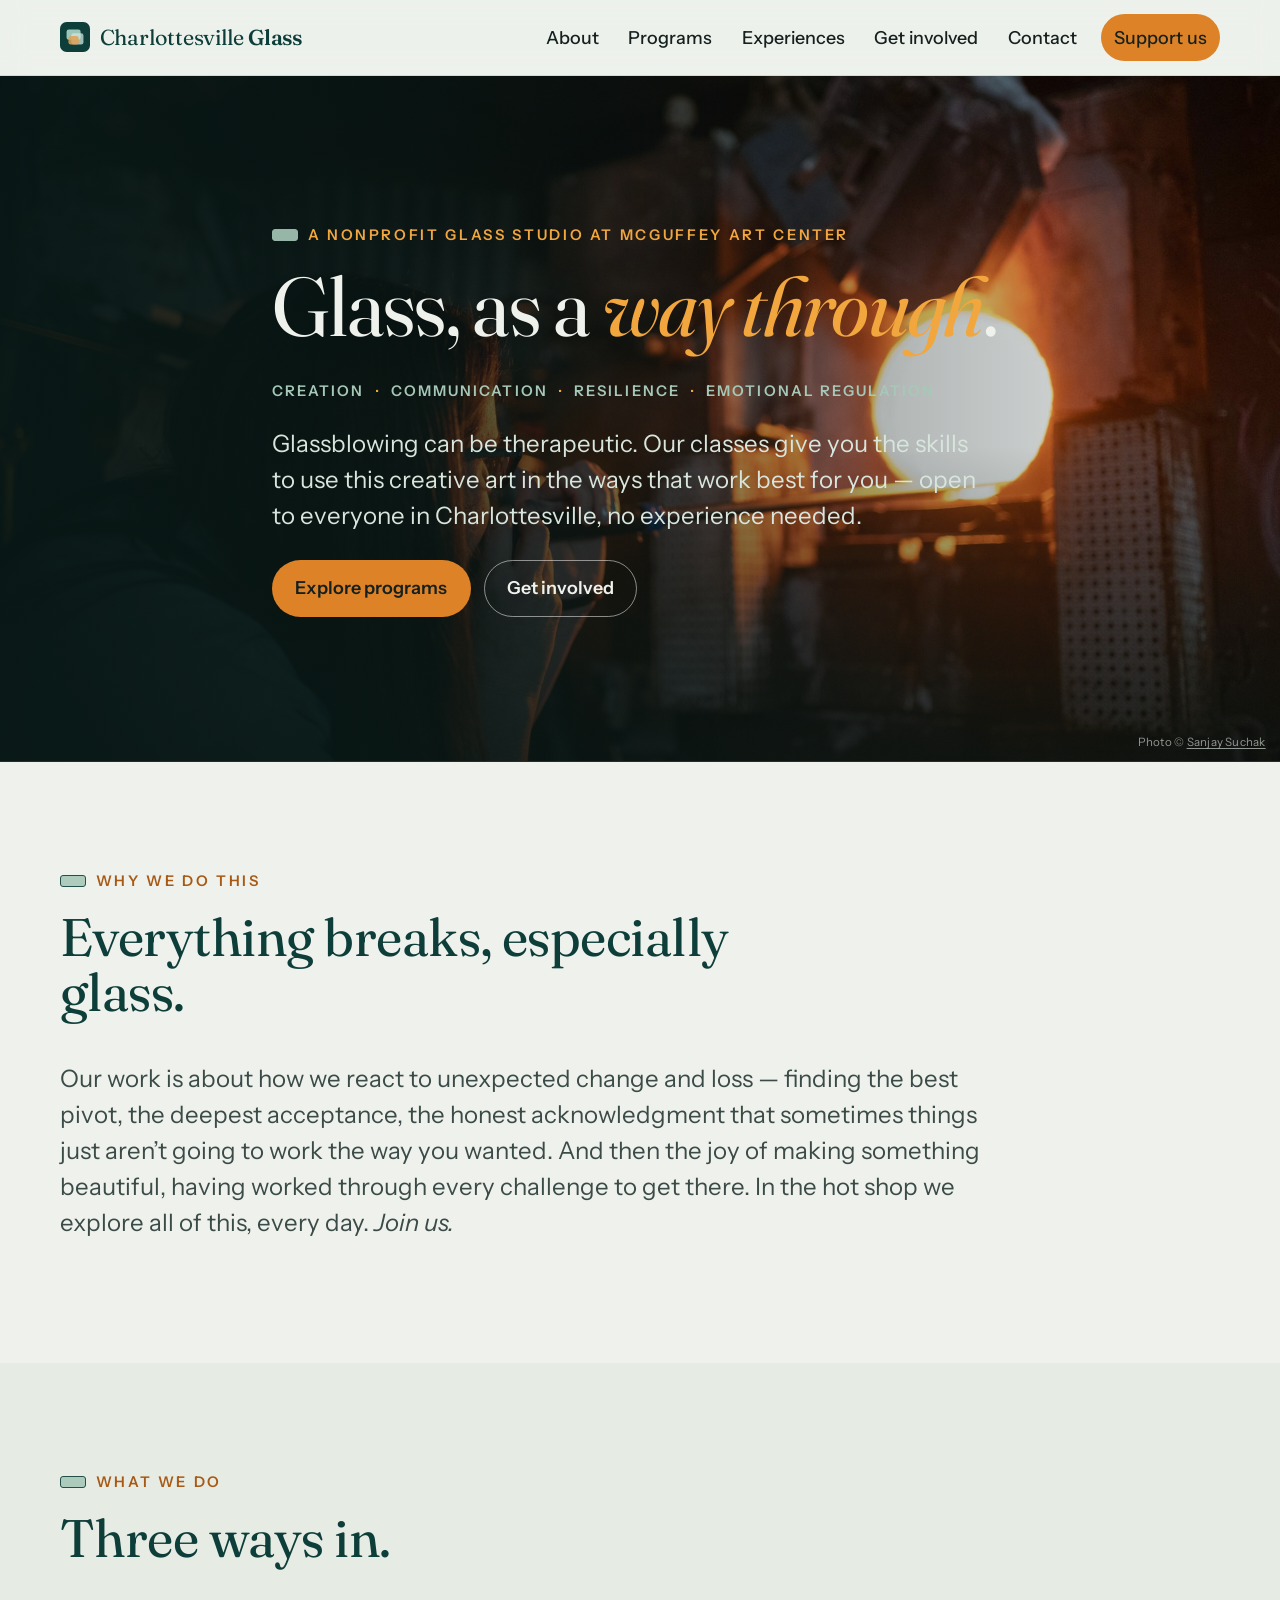
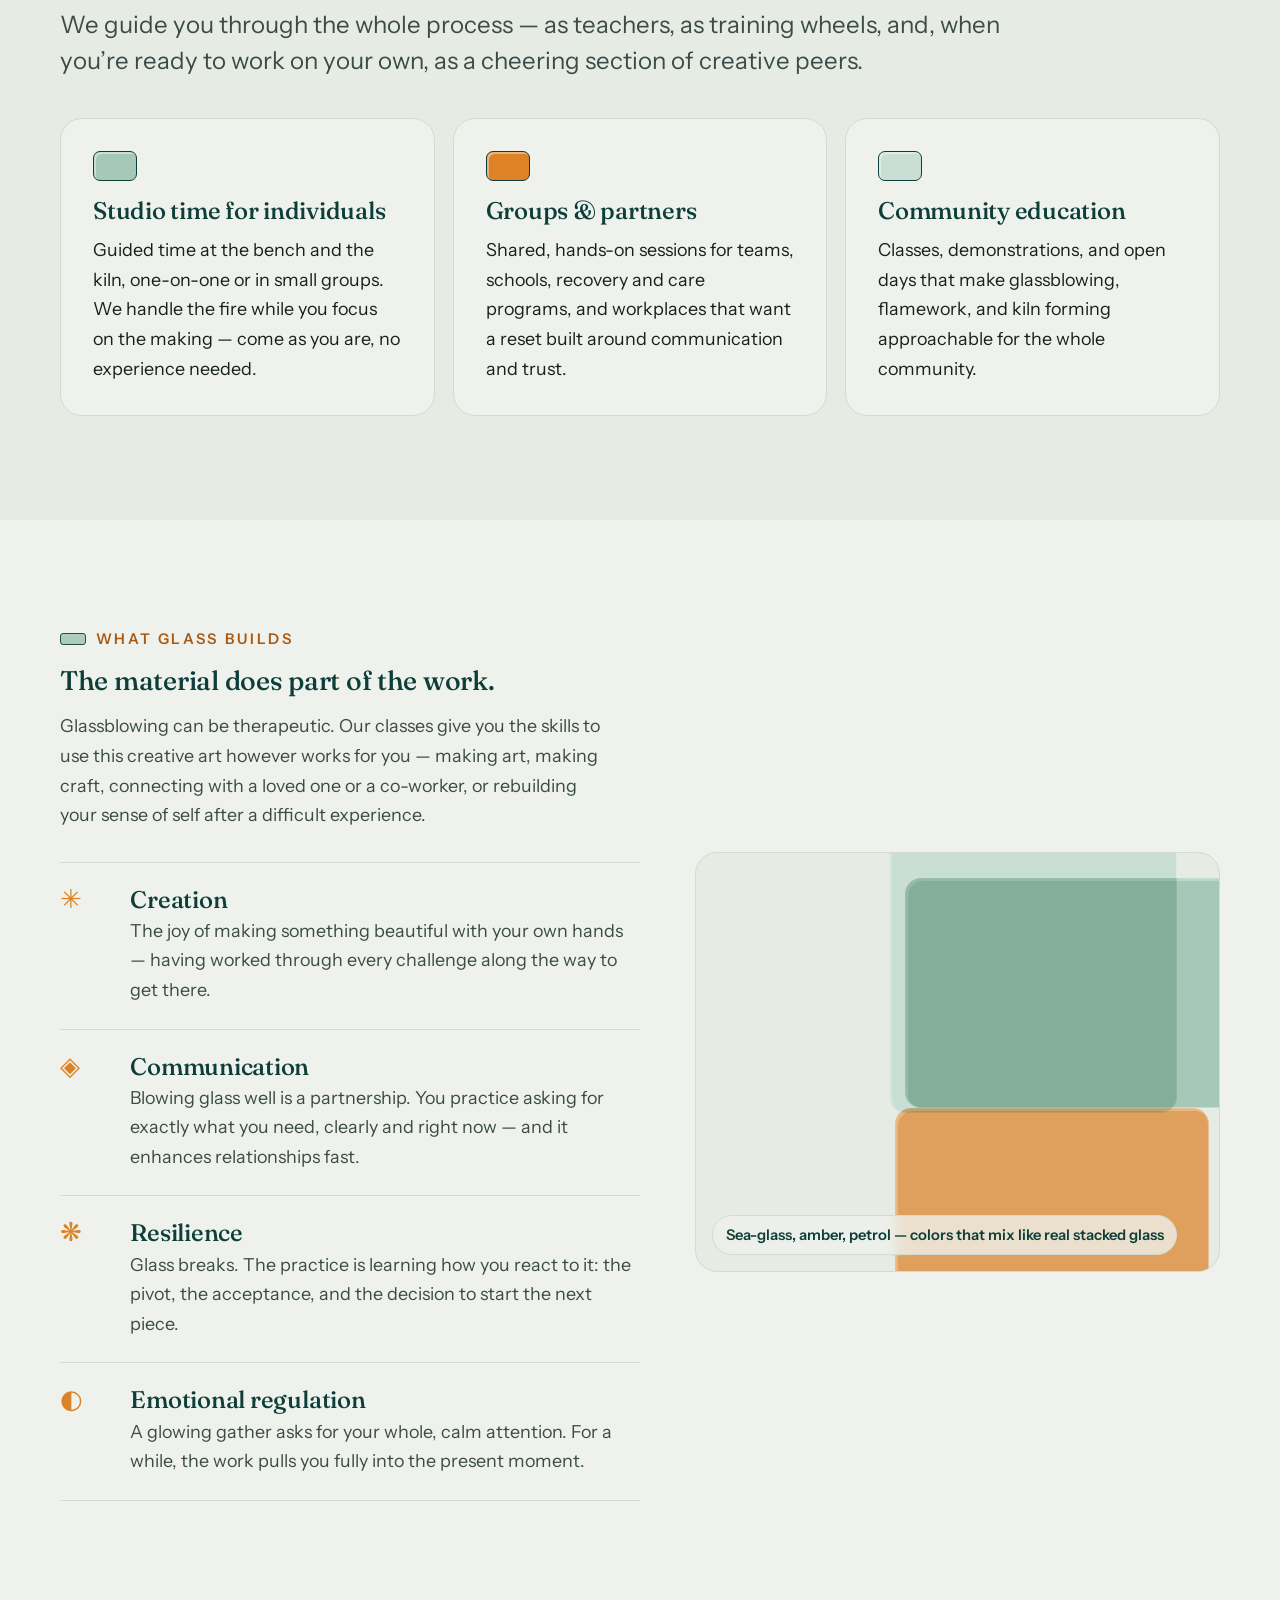
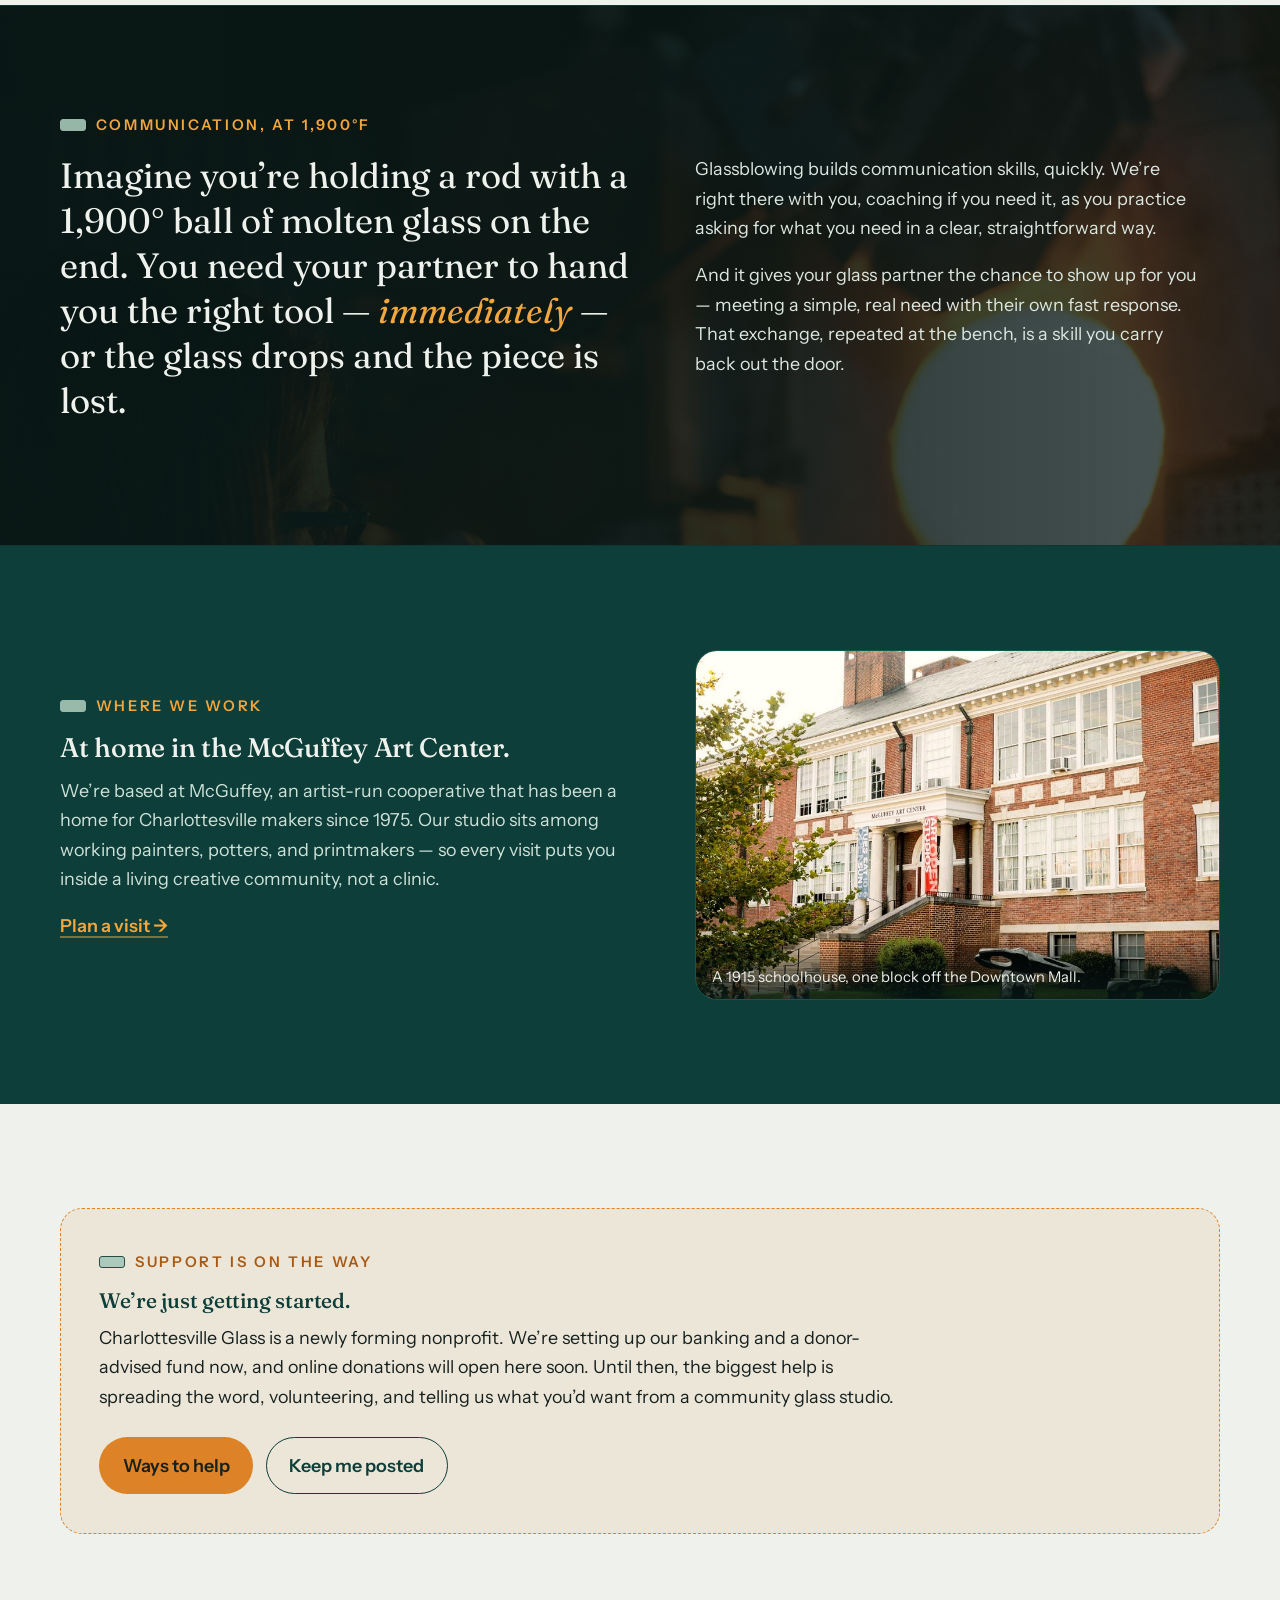
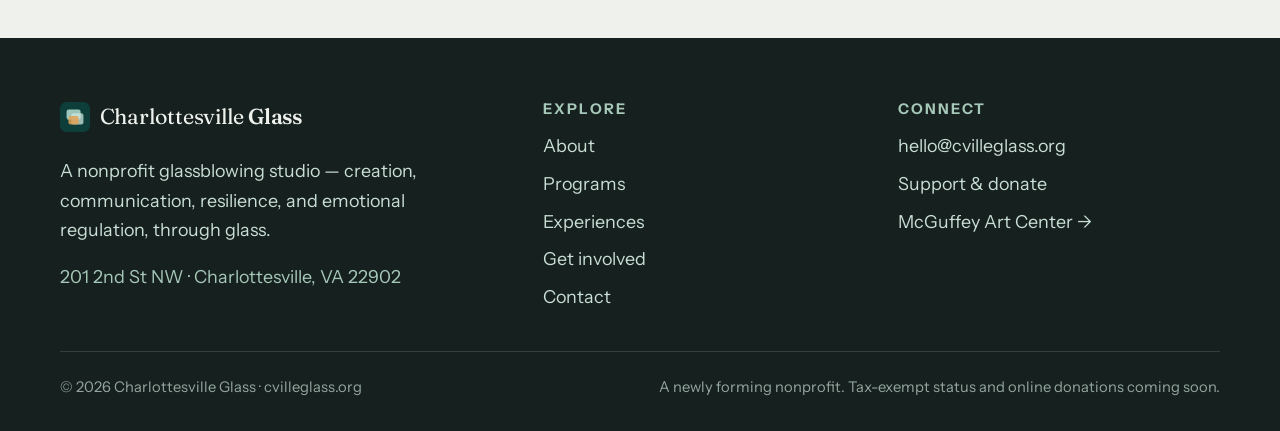
==== public/index.html @ 950e661d "Site, class payments, and admin area - public/: current cvilleglass.org static site, plus /pay/ (Str" ====
<!DOCTYPE html>
<html lang="en">
<head>
  <meta charset="UTF-8" />
  <meta name="viewport" content="width=device-width, initial-scale=1.0" />
  <script>document.documentElement.classList.add("js");</script>
  <title>Charlottesville Glass — creation, communication, resilience</title>
  <meta name="description" content="Charlottesville Glass is a nonprofit glassblowing studio at the McGuffey Art Center. Glassblowing can be therapeutic — our classes teach the skills to make art, build communication, and rebuild confidence. No experience needed." />
  <link rel="icon" href="assets/favicon.svg" type="image/svg+xml" />
  <link rel="canonical" href="https://cvilleglass.org/" />
  <meta property="og:type" content="website" />
  <meta property="og:title" content="Charlottesville Glass" />
  <meta property="og:description" content="A nonprofit glassblowing studio at the McGuffey Art Center. Creation, communication, resilience, emotional regulation — through glass." />
  <meta property="og:url" content="https://cvilleglass.org/" />
  <meta property="og:image" content="https://cvilleglass.org/assets/og-image.png" />
  <meta name="twitter:card" content="summary_large_image" />
  <link rel="preconnect" href="https://fonts.googleapis.com" />
  <link rel="preconnect" href="https://fonts.gstatic.com" crossorigin />
  <link href="https://fonts.googleapis.com/css2?family=Fraunces:ital,opsz,wght@0,9..144,400;0,9..144,500;1,9..144,400&family=Instrument+Sans:wght@400;500;600;700&display=swap" rel="stylesheet" />
  <link rel="stylesheet" href="assets/styles.css" />
</head>
<body>
  <a class="skip" href="#main">Skip to content</a>

  <header class="site-header">
    <nav class="wrap nav" aria-label="Primary">
      <a class="brand" href="index.html" aria-label="Charlottesville Glass — home">
        <svg class="brand-mark" viewBox="0 0 64 64" aria-hidden="true">
          <rect width="64" height="64" rx="14" fill="#0e3e39"/>
          <g style="mix-blend-mode:screen">
            <rect x="14" y="16" width="30" height="22" rx="5" fill="#a6c8b8" opacity="0.9"/>
            <rect x="24" y="24" width="26" height="24" rx="5" fill="#c9ded4" opacity="0.75"/>
            <rect x="18" y="30" width="22" height="18" rx="5" fill="#dd8226" opacity="0.85"/>
          </g>
        </svg>
        <span>Charlottesville&nbsp;<b>Glass</b></span>
      </a>
      <button class="nav-toggle" aria-expanded="false" aria-controls="nav-links">
        <svg viewBox="0 0 24 24" fill="none" stroke="currentColor" stroke-width="2" aria-hidden="true"><line x1="3" y1="6" x2="21" y2="6"/><line x1="3" y1="12" x2="21" y2="12"/><line x1="3" y1="18" x2="21" y2="18"/></svg>
        Menu
      </button>
      <ul class="nav-links" id="nav-links">
        <li><a href="about.html">About</a></li>
        <li><a href="programs.html">Programs</a></li>
        <li><a href="experiences.html">Experiences</a></li>
        <li><a href="get-involved.html">Get involved</a></li>
        <li><a href="contact.html">Contact</a></li>
        <li class="nav-cta"><a class="btn btn--amber" href="get-involved.html#support">Support us</a></li>
      </ul>
    </nav>
  </header>

  <main id="main">

    <!-- HERO -->
    <section class="hero">
      <div class="wrap hero-inner">
        <p class="eyebrow">A nonprofit glass studio at McGuffey Art Center</p>
        <h1>Glass, as a <em>way&nbsp;through</em>.</h1>
        <ul class="hero-themes">
          <li>Creation</li>
          <li>Communication</li>
          <li>Resilience</li>
          <li>Emotional regulation</li>
        </ul>
        <p class="lead">Glassblowing can be therapeutic. Our classes give you the skills to use this creative art in the ways that work best for you — open to everyone in Charlottesville, no experience needed.</p>
        <div class="btn-row">
          <a class="btn btn--amber" href="programs.html">Explore programs</a>
          <a class="btn btn--on-dark" href="get-involved.html">Get involved</a>
        </div>
      </div>
      <p class="hero-credit">Photo &copy; <a href="https://www.sanjaysuchak.com/" target="_blank" rel="noopener">Sanjay Suchak</a></p>
    </section>

    <!-- MANIFESTO -->
    <section class="band">
      <div class="wrap">
        <div class="section-head reveal">
          <p class="eyebrow">Why we do this</p>
          <h2>Everything breaks, especially glass.</h2>
        </div>
        <p class="lead measure reveal">Our work is about how we react to unexpected change and loss — finding the best pivot, the deepest acceptance, the honest acknowledgment that sometimes things just aren’t going to work the way you wanted. And then the joy of making something beautiful, having worked through every challenge to get there. In the hot shop we explore all of this, every day. <em>Join us.</em></p>
      </div>
    </section>

    <!-- THREE PILLARS -->
    <section class="band band--paper2">
      <div class="wrap">
        <div class="section-head reveal">
          <p class="eyebrow">What we do</p>
          <h2>Three ways in.</h2>
        </div>
        <p class="lead measure reveal" style="margin-bottom:2.4rem;">We guide you through the whole process — as teachers, as training wheels, and, when you’re ready to work on your own, as a cheering section of creative peers.</p>
        <div class="cards">
          <article class="card reveal">
            <span class="chip" aria-hidden="true"></span>
            <h3>Studio time for individuals</h3>
            <p>Guided time at the bench and the kiln, one-on-one or in small groups. We handle the fire while you focus on the making — come as you are, no experience needed.</p>
          </article>
          <article class="card reveal">
            <span class="chip" aria-hidden="true"></span>
            <h3>Groups &amp; partners</h3>
            <p>Shared, hands-on sessions for teams, schools, recovery and care programs, and workplaces that want a reset built around communication and trust.</p>
          </article>
          <article class="card reveal">
            <span class="chip" aria-hidden="true"></span>
            <h3>Community education</h3>
            <p>Classes, demonstrations, and open days that make glassblowing, flamework, and kiln forming approachable for the whole community.</p>
          </article>
        </div>
      </div>
    </section>

    <!-- WHAT GLASS BUILDS -->
    <section class="band">
      <div class="wrap split">
        <div class="reveal">
          <p class="eyebrow">What glass builds</p>
          <h2 class="section-head" style="margin-bottom:1rem;">The material does part of the work.</h2>
          <p style="max-width:46ch;margin-bottom:2rem;color:var(--ink-soft);">Glassblowing can be therapeutic. Our classes give you the skills to use this creative art however works for you — making art, making craft, connecting with a loved one or a co-worker, or rebuilding your sense of self after a difficult experience.</p>
          <div class="reasons">
            <div class="reason">
              <span class="glyph" aria-hidden="true">✳</span>
              <div>
                <h3>Creation</h3>
                <p>The joy of making something beautiful with your own hands — having worked through every challenge along the way to get there.</p>
              </div>
            </div>
            <div class="reason">
              <span class="glyph" aria-hidden="true">◈</span>
              <div>
                <h3>Communication</h3>
                <p>Blowing glass well is a partnership. You practice asking for exactly what you need, clearly and right now — and it enhances relationships fast.</p>
              </div>
            </div>
            <div class="reason">
              <span class="glyph" aria-hidden="true">❋</span>
              <div>
                <h3>Resilience</h3>
                <p>Glass breaks. The practice is learning how you react to it: the pivot, the acceptance, and the decision to start the next piece.</p>
              </div>
            </div>
            <div class="reason">
              <span class="glyph" aria-hidden="true">◐</span>
              <div>
                <h3>Emotional regulation</h3>
                <p>A glowing gather asks for your whole, calm attention. For a while, the work pulls you fully into the present moment.</p>
              </div>
            </div>
          </div>
        </div>
        <div class="glass-figure reveal" aria-hidden="true">
          <div class="panes">
            <span class="pane p1" style="right:-10%;top:6%;width:70%;height:55%;"></span>
            <span class="pane p2" style="right:8%;top:-8%;width:55%;height:70%;"></span>
            <span class="pane p3" style="right:2%;bottom:-6%;width:60%;height:45%;opacity:.72;"></span>
          </div>
          <span class="fig-label">Sea-glass, amber, petrol — colors that mix like real stacked glass</span>
        </div>
      </div>
    </section>

    <!-- COMMUNICATION STORY -->
    <section class="band band--photo">
      <div class="wrap split">
        <div class="reveal">
          <p class="eyebrow">Communication, at 1,900°F</p>
          <p class="pull">Imagine you’re holding a rod with a 1,900° ball of molten glass on the end. You need your partner to hand you the right tool — <em>immediately</em> — or the glass drops and the piece is lost.</p>
        </div>
        <div class="reveal">
          <p style="max-width:42ch;">Glassblowing builds communication skills, quickly. We’re right there with you, coaching if you need it, as you practice asking for what you need in a clear, straightforward way.</p>
          <p style="max-width:42ch;">And it gives your glass partner the chance to show up for you — meeting a simple, real need with their own fast response. That exchange, repeated at the bench, is a skill you carry back out the door.</p>
        </div>
      </div>
    </section>

    <!-- MCGUFFEY -->
    <section class="band band--petrol">
      <div class="wrap split flip">
        <figure class="photo-figure photo-figure--mcg reveal">
          <img src="assets/mcguffey.jpg" width="900" height="900"
               alt="The McGuffey Art Center — a two-story brick 1915 schoolhouse with a columned entrance, sculptures and people on the front lawn." loading="lazy" decoding="async" />
          <figcaption>A 1915 schoolhouse, one block off the Downtown Mall.</figcaption>
        </figure>
        <div class="reveal">
          <p class="eyebrow">Where we work</p>
          <h2>At home in the McGuffey Art Center.</h2>
          <p>We’re based at McGuffey, an artist-run cooperative that has been a home for Charlottesville makers since 1975. Our studio sits among working painters, potters, and printmakers — so every visit puts you inside a living creative community, not a clinic.</p>
          <p><a class="tlink" href="contact.html">Plan a visit &rarr;</a></p>
        </div>
      </div>
    </section>

    <!-- GET INVOLVED -->
    <section class="band" id="support">
      <div class="wrap">
        <div class="notice reveal">
          <p class="eyebrow">Support is on the way</p>
          <h3>We’re just getting started.</h3>
          <p>Charlottesville Glass is a newly forming nonprofit. We’re setting up our banking and a donor-advised fund now, and online donations will open here soon. Until then, the biggest help is spreading the word, volunteering, and telling us what you’d want from a community glass studio.</p>
          <div class="btn-row">
            <a class="btn btn--amber" href="get-involved.html">Ways to help</a>
            <a class="btn btn--ghost" href="mailto:hello@cvilleglass.org?subject=Keep%20me%20posted%20on%20Charlottesville%20Glass">Keep me posted</a>
          </div>
        </div>
      </div>
    </section>

  </main>

  <footer class="site-footer">
    <div class="wrap footer-grid">
      <div>
        <a class="brand" href="index.html" aria-label="Charlottesville Glass — home">
          <svg class="brand-mark" viewBox="0 0 64 64" aria-hidden="true">
            <rect width="64" height="64" rx="14" fill="#0e3e39"/>
            <g style="mix-blend-mode:screen">
              <rect x="14" y="16" width="30" height="22" rx="5" fill="#a6c8b8" opacity="0.9"/>
              <rect x="24" y="24" width="26" height="24" rx="5" fill="#c9ded4" opacity="0.75"/>
              <rect x="18" y="30" width="22" height="18" rx="5" fill="#dd8226" opacity="0.85"/>
            </g>
          </svg>
          <span>Charlottesville&nbsp;<b>Glass</b></span>
        </a>
        <p style="margin-top:1rem;max-width:34ch;color:#c9ded4;">A nonprofit glassblowing studio — creation, communication, resilience, and emotional regulation, through glass.</p>
        <p style="color:#a6c8b8;">201 2nd St NW · Charlottesville, VA 22902</p>
      </div>
      <div>
        <h4>Explore</h4>
        <ul class="footer-links">
          <li><a href="about.html">About</a></li>
          <li><a href="programs.html">Programs</a></li>
          <li><a href="experiences.html">Experiences</a></li>
          <li><a href="get-involved.html">Get involved</a></li>
          <li><a href="contact.html">Contact</a></li>
        </ul>
      </div>
      <div>
        <h4>Connect</h4>
        <ul class="footer-links">
          <li><a href="mailto:hello@cvilleglass.org">hello@cvilleglass.org</a></li>
          <li><a href="get-involved.html#support">Support &amp; donate</a></li>
          <li><a href="https://www.mcguffeyartcenter.com" target="_blank" rel="noopener">McGuffey Art Center &rarr;</a></li>
        </ul>
      </div>
    </div>
    <div class="wrap footer-note">
      <p>&copy; <span id="year">2026</span> Charlottesville Glass · cvilleglass.org</p>
      <p>A newly forming nonprofit. Tax-exempt status and online donations coming soon.</p>
    </div>
  </footer>

  <script src="assets/main.js"></script>
</body>
</html>
---- public/assets/styles.css ----
/* =========================================================
   Charlottesville Glass — shared styles
   Palette drawn from glass: petrol/glass teal, sea-glass,
   furnace amber, on a faintly glass-tinted paper.
   Type: Fraunces (display) + Instrument Sans (body).
   ========================================================= */

:root {
  /* Color */
  --ink:        #16211f;   /* near-black, cooled-glass green-black */
  --ink-soft:   #3b4b47;   /* muted body ink */
  --petrol:     #0e3e39;   /* primary deep glass */
  --petrol-2:   #17564f;   /* lighter petrol (hover) */
  --seaglass:   #a6c8b8;   /* soft translucent glass */
  --seaglass-2: #c9ded4;   /* pale glass */
  --paper:      #eef1ec;   /* warm-cool off white, faint glass tint */
  --paper-2:    #e6ebe4;   /* slightly deeper paper */
  --amber:      #dd8226;   /* furnace accent (fills, buttons, borders) */
  --amber-ink:  #a85a15;   /* darker ember for text on light (accessible) */
  --amber-glow: #f2a63e;   /* molten highlight (on dark) */
  --line:       #d3dbd3;   /* hairline on paper */

  /* Type */
  --display: "Fraunces", Georgia, "Times New Roman", serif;
  --body: "Instrument Sans", -apple-system, BlinkMacSystemFont, "Segoe UI", Roboto, Helvetica, Arial, sans-serif;

  /* Scale */
  --step--1: clamp(0.83rem, 0.8rem + 0.15vw, 0.92rem);
  --step-0:  clamp(1rem, 0.96rem + 0.2vw, 1.12rem);
  --step-1:  clamp(1.25rem, 1.15rem + 0.5vw, 1.5rem);
  --step-2:  clamp(1.6rem, 1.4rem + 1vw, 2.2rem);
  --step-3:  clamp(2.1rem, 1.7rem + 2vw, 3.3rem);
  --step-4:  clamp(2.8rem, 2rem + 4vw, 5.4rem);

  /* Space */
  --gutter: clamp(1.15rem, 0.8rem + 2vw, 2.5rem);
  --band: clamp(3.5rem, 2.5rem + 5vw, 7rem);
  --radius: 14px;
  --radius-lg: 22px;
  --maxw: 1160px;
}

/* ---------- reset / base ---------- */
*, *::before, *::after { box-sizing: border-box; }
html { -webkit-text-size-adjust: 100%; scroll-behavior: smooth; }
@media (prefers-reduced-motion: reduce) { html { scroll-behavior: auto; } }

body {
  margin: 0;
  font-family: var(--body);
  font-size: var(--step-0);
  line-height: 1.65;
  color: var(--ink);
  background: var(--paper);
  -webkit-font-smoothing: antialiased;
  text-rendering: optimizeLegibility;
}

img, svg, iframe { max-width: 100%; display: block; }
a { color: inherit; }

h1, h2, h3, h4 {
  font-family: var(--display);
  font-weight: 500;
  line-height: 1.05;
  letter-spacing: -0.01em;
  color: var(--petrol);
  margin: 0 0 0.5em;
  font-optical-sizing: auto;
}
p { margin: 0 0 1.1rem; max-width: 68ch; }

::selection { background: var(--amber-glow); color: var(--ink); }

:focus-visible {
  outline: 3px solid var(--amber);
  outline-offset: 3px;
  border-radius: 4px;
}

/* skip link */
.skip {
  position: absolute; left: -999px; top: 0;
  background: var(--petrol); color: var(--paper);
  padding: 0.6rem 1rem; z-index: 200; border-radius: 0 0 10px 0;
}
.skip:focus { left: 0; }

/* ---------- layout ---------- */
.wrap { width: min(100% - 2*var(--gutter), var(--maxw)); margin-inline: auto; }
.band { padding-block: var(--band); }
.band--tight { padding-block: clamp(2.2rem, 1.6rem + 3vw, 4rem); }

.eyebrow {
  font-family: var(--body);
  font-size: var(--step--1);
  text-transform: uppercase;
  letter-spacing: 0.18em;
  font-weight: 600;
  color: var(--amber-ink);
  margin: 0 0 1rem;
  display: inline-flex;
  align-items: center;
  gap: 0.6rem;
}
.eyebrow::before {
  content: "";
  width: 26px; height: 12px;
  background: var(--seaglass);
  border: 1px solid var(--petrol);
  border-radius: 3px;
  opacity: 0.9;
}

.lead { font-size: var(--step-1); line-height: 1.5; color: var(--ink-soft); }
.measure { max-width: 60ch; }

/* ---------- buttons ---------- */
.btn {
  display: inline-flex; align-items: center; gap: 0.5rem;
  font-family: var(--body); font-weight: 600; font-size: var(--step-0);
  padding: 0.8rem 1.4rem; border-radius: 999px;
  text-decoration: none; cursor: pointer; border: 1.5px solid transparent;
  transition: transform 0.18s ease, background 0.18s ease, color 0.18s ease, border-color 0.18s ease;
}
.btn:active { transform: translateY(1px); }
.btn--primary { background: var(--petrol); color: var(--paper); }
.btn--primary:hover { background: var(--petrol-2); }
.btn--amber { background: var(--amber); color: var(--ink); }
.btn--amber:hover { background: var(--amber-glow); }
.btn--ghost { background: transparent; color: var(--petrol); border-color: var(--petrol); }
.btn--ghost:hover { background: var(--petrol); color: var(--paper); }
.btn--on-dark { border-color: rgba(255,255,255,0.5); color: var(--paper); }
.btn--on-dark:hover { background: var(--paper); color: var(--petrol); border-color: var(--paper); }

.btn-row { display: flex; flex-wrap: wrap; gap: 0.8rem; margin-top: 1.6rem; }

/* text link with underline flourish */
.tlink {
  color: var(--petrol); font-weight: 600; text-decoration: none;
  border-bottom: 2px solid var(--seaglass);
  transition: border-color 0.18s ease, color 0.18s ease;
}
.tlink:hover { color: var(--amber-ink); border-color: var(--amber-ink); }

/* ---------- header (frosted glass) ---------- */
.site-header {
  position: sticky; top: 0; z-index: 100;
  background: color-mix(in srgb, var(--paper) 78%, transparent);
  backdrop-filter: blur(14px) saturate(1.2);
  -webkit-backdrop-filter: blur(14px) saturate(1.2);
  border-bottom: 1px solid var(--line);
}
.nav {
  display: flex; align-items: center; justify-content: space-between;
  gap: 1rem; padding-block: 0.85rem;
}
.brand {
  display: inline-flex; align-items: center; gap: 0.6rem;
  text-decoration: none; color: var(--petrol);
  font-family: var(--display); font-size: 1.35rem; letter-spacing: -0.01em;
  line-height: 1;
}
.brand b { font-weight: 600; }
.brand .brand-mark {
  width: 30px; height: 30px; flex: none;
}
.nav-links {
  display: flex; align-items: center; gap: 0.35rem; list-style: none; margin: 0; padding: 0;
}
.nav-links a {
  text-decoration: none; color: var(--ink); font-weight: 500;
  padding: 0.5rem 0.75rem; border-radius: 999px;
  font-size: var(--step-0);
  transition: background 0.15s ease, color 0.15s ease;
}
.nav-links a:hover { background: var(--paper-2); color: var(--petrol); }
.nav-links a[aria-current="page"] { color: var(--petrol); background: var(--seaglass-2); }
.nav-cta { margin-left: 0.4rem; }

.nav-toggle {
  display: none; background: transparent; border: 1.5px solid var(--petrol);
  color: var(--petrol); border-radius: 10px; padding: 0.4rem 0.6rem; cursor: pointer;
  font-family: var(--body); font-weight: 600; align-items: center; gap: 0.4rem;
}
.nav-toggle svg { width: 20px; height: 20px; }

@media (max-width: 860px) {
  .nav-toggle { display: inline-flex; }
  .nav-links {
    position: absolute; inset: 100% 0 auto 0;
    flex-direction: column; align-items: stretch;
    background: var(--paper);
    border-bottom: 1px solid var(--line);
    padding: 0.6rem var(--gutter) 1.1rem;
    gap: 0.15rem;
    box-shadow: 0 18px 30px -22px rgba(14,62,57,0.5);
    display: none;
  }
  .nav-links.open { display: flex; }
  .nav-links a { padding: 0.7rem 0.75rem; }
  .nav-cta { margin: 0.5rem 0 0; }
  .nav-cta .btn { width: 100%; justify-content: center; }
}

/* ---------- hero (photographic) ---------- */
.hero {
  position: relative; overflow: clip;
  color: var(--paper);
  background-color: #0b1c1a;
  background-image:
    linear-gradient(90deg, rgba(8,24,22,0.94) 0%, rgba(8,24,22,0.80) 30%, rgba(8,24,22,0.38) 60%, rgba(8,24,22,0.06) 100%),
    linear-gradient(0deg,  rgba(8,24,22,0.55) 0%, rgba(8,24,22,0.00) 46%),
    url("hero.jpg");
  background-size: cover;
  background-position: 64% center;
  background-repeat: no-repeat;
  border-bottom: 1px solid #123531;
}
.hero-inner {
  position: relative; z-index: 2;
  padding-block: clamp(4rem, 3rem + 9vw, 9rem);
  max-width: 46rem;
}
.hero .eyebrow { color: var(--amber-glow); }
.hero .eyebrow::before { background: var(--seaglass); border-color: var(--seaglass); }
.hero h1 {
  font-size: var(--step-4);
  font-weight: 400;
  letter-spacing: -0.02em;
  margin-bottom: 0.35em;
  color: var(--paper);
  text-wrap: balance;
}
.hero h1 em { font-style: italic; color: var(--amber-glow); }
.hero .lead { max-width: 44ch; color: #d8e5dd; }
.hero-themes {
  display: flex; flex-wrap: wrap; align-items: center;
  gap: 0.35rem 0; margin: 0 0 1.4rem; padding: 0; list-style: none;
}
.hero-themes li {
  font-family: var(--body); font-weight: 600; font-size: var(--step--1);
  letter-spacing: 0.14em; text-transform: uppercase; color: var(--seaglass);
}
.hero-themes li + li::before { content: "·"; margin: 0 0.7rem; color: var(--amber-glow); }
.hero-credit {
  position: absolute; right: 0.9rem; bottom: 0.55rem; z-index: 2; margin: 0;
  font-size: 0.72rem; letter-spacing: 0.02em; color: rgba(232,238,232,0.60);
}
.hero-credit a { color: rgba(232,238,232,0.60); text-decoration: underline; text-underline-offset: 2px; }
.hero-credit a:hover { color: #fff; }
@media (min-width: 761px) and (max-width: 1200px) {
  .hero {
    background-image:
      linear-gradient(90deg, rgba(8,24,22,0.94) 0%, rgba(8,24,22,0.80) 30%, rgba(8,24,22,0.38) 60%, rgba(8,24,22,0.06) 100%),
      linear-gradient(0deg,  rgba(8,24,22,0.55) 0%, rgba(8,24,22,0.00) 46%),
      url("hero-1200.jpg");
  }
}
@media (max-width: 760px) {
  .hero {
    background-image:
      linear-gradient(0deg, rgba(8,24,22,0.93) 4%, rgba(8,24,22,0.58) 46%, rgba(8,24,22,0.30) 100%),
      url("hero-760.jpg");
    background-position: 66% top;
  }
}

/* layered glass panes — signature element */
.panes {
  position: absolute; inset: 0; z-index: 1; overflow: clip;
  pointer-events: none;
}
.pane {
  position: absolute;
  border-radius: 16px;
  mix-blend-mode: multiply;
  border: 1px solid rgba(255,255,255,0.35);
  box-shadow: inset 2px 2px 0 rgba(255,255,255,0.25);
  will-change: transform;
  animation: drift 18s ease-in-out infinite alternate;
}
.pane.p1 { width: 42vw; height: 30vw; right: -6vw; top: 8%;  background: var(--seaglass);   animation-delay: -2s; }
.pane.p2 { width: 30vw; height: 34vw; right: 12vw; top: -6%; background: var(--seaglass-2); animation-delay: -7s; }
.pane.p3 { width: 26vw; height: 20vw; right: 4vw;  bottom: -4%; background: var(--amber); opacity: 0.7; animation-delay: -11s; }
.pane.p4 { width: 20vw; height: 26vw; right: 26vw; bottom: 6%; background: var(--petrol); opacity: 0.16; animation-delay: -4s; }

@media (max-width: 860px) {
  .pane.p1 { width: 62vw; height: 44vw; }
  .pane.p2 { width: 48vw; height: 52vw; }
  .pane.p3 { width: 46vw; height: 34vw; }
  .pane.p4 { display: none; }
}

@keyframes drift {
  from { transform: translate3d(0,0,0) rotate(0deg); }
  to   { transform: translate3d(-1.4rem,1.1rem,0) rotate(-1.4deg); }
}
@media (prefers-reduced-motion: reduce) {
  .pane { animation: none; }
}

/* page hero (interior pages) — smaller */
.page-hero { position: relative; overflow: clip; border-bottom: 1px solid var(--line); }
.page-hero .wrap { position: relative; z-index: 2; }
.page-hero h1 { font-size: var(--step-3); font-weight: 400; }
.page-hero .lead { max-width: 54ch; }
.page-hero .panes .pane { opacity: 0.5; }
.page-hero .pane.p3 { opacity: 0.45; }

/* ---------- generic sections ---------- */
.section-head { max-width: 60ch; margin-bottom: clamp(1.8rem, 1rem + 2vw, 3rem); }
.section-head h2 { font-size: var(--step-3); font-weight: 400; }

.band--paper2 { background: var(--paper-2); }

/* photo-backed band (communication story) */
.band--photo {
  position: relative; color: var(--paper);
  background-color: #0b1c1a;
  background-image:
    linear-gradient(90deg, rgba(8,24,22,0.95) 0%, rgba(8,24,22,0.88) 50%, rgba(8,24,22,0.72) 100%),
    url("detail.jpg");
  background-size: cover; background-position: 32% center;
  border-block: 1px solid #123531;
}
.band--photo .wrap { position: relative; z-index: 2; }
.band--photo h2, .band--photo h3 { color: var(--paper); }
.band--photo p { color: #dbe7e0; }
.band--photo .eyebrow { color: var(--amber-glow); }
.band--photo .eyebrow::before { background: var(--seaglass); border-color: var(--seaglass); }
.band--photo .pull {
  font-family: var(--display); font-weight: 400; font-style: normal;
  font-size: var(--step-2); line-height: 1.28; color: var(--paper);
  max-width: 26ch;
}
.band--photo .pull em { font-style: italic; color: var(--amber-glow); }

/* photo figure (real images inside figure frames) */
.photo-figure {
  position: relative; overflow: clip; margin: 0;
  border-radius: var(--radius-lg);
  border: 1px solid var(--line);
  background: var(--paper-2);
  aspect-ratio: 1 / 1;
}
.photo-figure img { display: block; width: 100%; height: 100%; object-fit: cover; }
.photo-figure figcaption {
  position: absolute; left: 0; right: 0; bottom: 0;
  padding: 1.6rem 1rem 0.7rem;
  font-size: var(--step--1); line-height: 1.35; color: var(--paper);
  background: linear-gradient(0deg, rgba(8,24,22,0.82) 0%, rgba(8,24,22,0) 100%);
}
.photo-figure figcaption a { color: var(--seaglass-2); text-decoration: underline; text-underline-offset: 2px; }
.photo-figure figcaption a:hover { color: #fff; }
.band--petrol .photo-figure { border-color: #17564f; background: #0b332f; }
.photo-figure--mcg { aspect-ratio: 3 / 2; }
.photo-figure--mcg img { object-position: center 58%; }
.photo-figure--wide { aspect-ratio: 16 / 6; }
.photo-figure--wide img { object-position: center 46%; }
@media (max-width: 620px) {
  .photo-figure--mcg { aspect-ratio: 4 / 3; }
  .photo-figure--wide { aspect-ratio: 3 / 2; }
}
.band--petrol {
  background: var(--petrol); color: var(--seaglass-2);
}
.band--petrol h2, .band--petrol h3 { color: var(--paper); }
.band--petrol .eyebrow { color: var(--amber-glow); }
.band--petrol .eyebrow::before { background: var(--seaglass); border-color: var(--seaglass); }
.band--petrol p { color: color-mix(in srgb, var(--seaglass-2) 88%, white); }
.band--petrol .tlink { color: var(--amber-glow); border-color: rgba(242,166,62,0.5); }
.band--petrol .tlink:hover { color: var(--paper); border-color: var(--paper); }

/* ---------- pillar cards ---------- */
.cards {
  display: grid; gap: 1.1rem;
  grid-template-columns: repeat(auto-fit, minmax(min(100%, 15.5rem), 1fr));
}
.card {
  background: var(--paper);
  border: 1px solid var(--line);
  border-radius: var(--radius-lg);
  padding: clamp(1.4rem, 1rem + 1.5vw, 2rem);
  position: relative; overflow: clip;
  transition: transform 0.2s ease, box-shadow 0.2s ease, border-color 0.2s ease;
}
.card:hover { transform: translateY(-4px); box-shadow: 0 24px 40px -30px rgba(14,62,57,0.55); border-color: var(--seaglass); }
.card .chip {
  display: block;
  width: 44px; height: 30px; border-radius: 7px;
  border: 1px solid var(--petrol);
  margin-bottom: 1.1rem;
  box-shadow: inset 2px 2px 0 rgba(255,255,255,0.4);
}
.card:nth-child(1) .chip { background: var(--seaglass); }
.card:nth-child(2) .chip { background: var(--amber); }
.card:nth-child(3) .chip { background: var(--seaglass-2); }
.card:nth-child(4) .chip { background: var(--petrol); }
.card h3 { font-size: var(--step-1); }
.card p:last-child { margin-bottom: 0; }
.card .card-num {
  position: absolute; top: 1rem; right: 1.2rem;
  font-family: var(--display); font-size: 1rem; color: var(--seaglass);
}

/* ---------- "why glass" list ---------- */
.reasons { display: grid; gap: 0; margin-top: 1rem; }
.reason {
  display: grid; grid-template-columns: 3.2rem 1fr; gap: 1.2rem;
  padding: 1.5rem 0; border-top: 1px solid var(--line); align-items: start;
}
.reason:last-child { border-bottom: 1px solid var(--line); }
.reason .glyph {
  font-family: var(--display); font-size: 1.6rem; color: var(--amber);
  line-height: 1;
}
.reason h3 { font-size: var(--step-1); margin-bottom: 0.25rem; }
.reason p { margin-bottom: 0; color: var(--ink-soft); }

/* ---------- feature / split ---------- */
.split {
  display: grid; gap: clamp(1.5rem, 1rem + 3vw, 3.5rem);
  grid-template-columns: 1fr;
  align-items: center;
}
@media (min-width: 820px) { .split { grid-template-columns: 1.05fr 0.95fr; } .split.flip > :first-child { order: 2; } }

.glass-figure {
  position: relative; aspect-ratio: 5 / 4; border-radius: var(--radius-lg);
  overflow: clip; background: var(--paper-2); border: 1px solid var(--line);
}
.glass-figure .panes { position: absolute; inset: 0; }
.glass-figure .pane { animation-duration: 24s; }
.glass-figure .fig-label {
  position: absolute; left: 1rem; bottom: 1rem; z-index: 3;
  background: color-mix(in srgb, var(--paper) 80%, transparent);
  backdrop-filter: blur(6px); -webkit-backdrop-filter: blur(6px);
  padding: 0.45rem 0.8rem; border-radius: 999px;
  font-size: var(--step--1); font-weight: 600; color: var(--petrol);
  border: 1px solid var(--line);
}

/* ---------- programs list ---------- */
.offer { display: grid; gap: 1.4rem; }
.offer-item {
  border: 1px solid var(--line); border-radius: var(--radius-lg);
  padding: clamp(1.4rem, 1rem + 1.5vw, 2.2rem);
  background: var(--paper);
  display: grid; gap: 1rem;
  grid-template-columns: 1fr;
}
@media (min-width: 760px) { .offer-item { grid-template-columns: 12rem 1fr; gap: 2rem; } }
.offer-item .offer-side { }
.offer-item .offer-tag {
  display: inline-block; font-size: var(--step--1); font-weight: 700;
  text-transform: uppercase; letter-spacing: 0.12em; color: var(--amber-ink);
  margin-bottom: 0.5rem;
}
.offer-item h3 { font-size: var(--step-2); font-weight: 400; }
.offer-item .who {
  font-size: var(--step--1); color: var(--ink-soft); font-weight: 600;
}
.offer-item ul { margin: 0.4rem 0 0; padding-left: 1.1rem; }
.offer-item li { margin-bottom: 0.35rem; }
.offer-item p:last-child { margin-bottom: 0; }

/* ---------- location / contact card ---------- */
.locard {
  display: grid; gap: 0; grid-template-columns: 1fr;
  border: 1px solid var(--line); border-radius: var(--radius-lg); overflow: clip;
  background: var(--paper);
}
@media (min-width: 820px) { .locard { grid-template-columns: 1fr 1fr; } }
.locard .loc-body { padding: clamp(1.5rem, 1rem + 2vw, 2.6rem); }
.locard .loc-map { min-height: 280px; background: var(--paper-2); position: relative; }
.locard .loc-map iframe { position: absolute; inset: 0; width: 100%; height: 100%; border: 0; filter: saturate(0.9); }
.loc-detail { margin: 0 0 1rem; }
.loc-detail dt { font-weight: 700; color: var(--petrol); font-size: var(--step--1); text-transform: uppercase; letter-spacing: 0.08em; }
.loc-detail dd { margin: 0.1rem 0 0; }

/* ---------- donate / notice ---------- */
.notice {
  border: 1.5px dashed var(--amber);
  background: color-mix(in srgb, var(--amber) 10%, var(--paper));
  border-radius: var(--radius-lg);
  padding: clamp(1.4rem, 1rem + 2vw, 2.4rem);
}
.notice .eyebrow { color: var(--amber-ink); }
.notice h3 { color: var(--petrol); }
.notice p:last-child { margin-bottom: 0; }

/* ways-to-help small grid */
.ways { display: grid; gap: 1rem; grid-template-columns: repeat(auto-fit, minmax(min(100%, 14rem), 1fr)); margin-top: 1.2rem; }
.way { border: 1px solid var(--line); border-radius: var(--radius); padding: 1.2rem 1.3rem; background: var(--paper); }
.way h4 { font-family: var(--display); font-size: 1.15rem; color: var(--petrol); margin: 0 0 0.35rem; font-weight: 500; }
.way p { margin: 0; font-size: var(--step--1); color: var(--ink-soft); }

/* value list on about */
.values { display: grid; gap: 1.1rem; grid-template-columns: repeat(auto-fit, minmax(min(100%, 15rem), 1fr)); }
.value { padding: 1.4rem 0 0; border-top: 2px solid var(--seaglass); }
.value h3 { font-size: var(--step-1); }
.value p { margin: 0; color: var(--ink-soft); }

/* ---------- footer ---------- */
.site-footer {
  background: var(--ink); color: var(--seaglass-2);
  padding-block: clamp(2.5rem, 2rem + 3vw, 4rem) 2rem;
}
.footer-grid {
  display: grid; gap: 2rem;
  grid-template-columns: 1fr; align-items: start;
}
@media (min-width: 720px) { .footer-grid { grid-template-columns: 1.4fr 1fr 1fr; } }
.site-footer .brand { color: var(--paper); }
.site-footer h4 {
  font-family: var(--body); text-transform: uppercase; letter-spacing: 0.14em;
  font-size: var(--step--1); color: var(--seaglass); margin: 0 0 0.9rem; font-weight: 700;
}
.site-footer a { color: var(--seaglass-2); text-decoration: none; }
.site-footer a:hover { color: var(--amber-glow); }
.footer-links { list-style: none; margin: 0; padding: 0; display: grid; gap: 0.5rem; }
.footer-note {
  margin-top: 2.5rem; padding-top: 1.4rem; border-top: 1px solid rgba(166,200,184,0.2);
  display: flex; flex-wrap: wrap; gap: 0.8rem 1.5rem; justify-content: space-between;
  font-size: var(--step--1); color: color-mix(in srgb, var(--seaglass-2) 70%, transparent);
}
.footer-note p { margin: 0; max-width: none; }

/* ---------- reveal on scroll (progressive enhancement) ---------- */
/* Hidden state applies ONLY when JS is present (html.js). Without JS,
   or if the observer never fires, all content stays fully visible. */
.js .reveal { opacity: 0; transform: translateY(18px); transition: opacity 0.7s ease, transform 0.7s ease; }
.js .reveal.is-visible { opacity: 1; transform: none; }
@media (prefers-reduced-motion: reduce) {
  .js .reveal { opacity: 1; transform: none; transition: none; }
}

/* small helpers */
.center { text-align: center; margin-inline: auto; }
.mt-0 { margin-top: 0; }
.stack > * + * { margin-top: 1rem; }

/* ---------- giving / donations ---------- */
.give-card {
  border: 1px solid var(--line); border-radius: var(--radius-lg);
  background: var(--paper); padding: clamp(1.5rem, 1rem + 2vw, 2.4rem);
  max-width: 40rem;
}
.amount-grid { display: flex; flex-wrap: wrap; gap: 0.6rem; margin: 1.2rem 0 0.4rem; }
.amount-chip {
  font: 600 var(--step-0)/1 var(--body);
  padding: 0.72rem 1.2rem; border-radius: 999px;
  border: 1.5px solid var(--line); background: var(--paper-2);
  color: var(--petrol); cursor: pointer; transition: background .15s ease, color .15s ease, border-color .15s ease;
}
.amount-chip:hover { border-color: var(--petrol); }
.amount-chip[aria-pressed="true"] { background: var(--petrol); color: var(--paper); border-color: var(--petrol); }
.give-custom { display: flex; align-items: center; gap: 0.5rem; margin: 0.9rem 0 1.3rem; }
.give-custom .cur { font-weight: 700; color: var(--ink-soft); font-size: var(--step-1); }
.give-custom input {
  font: 500 var(--step-1) var(--body); padding: 0.55rem 0.8rem;
  border: 1.5px solid var(--line); border-radius: 12px; width: 9rem;
  background: var(--paper); color: var(--ink);
}
.give-custom input:focus-visible { outline: 3px solid var(--amber); outline-offset: 1px; border-color: var(--amber); }
.give-freq { display: inline-flex; gap: 0; border: 1.5px solid var(--line); border-radius: 999px; overflow: clip; margin-bottom: 0.4rem; }
.give-freq button {
  font: 600 var(--step--1) var(--body); padding: 0.5rem 1rem; border: 0;
  background: var(--paper-2); color: var(--ink-soft); cursor: pointer;
}
.give-freq button[aria-pressed="true"] { background: var(--petrol); color: var(--paper); }
.give-note { font-size: var(--step--1); color: var(--ink-soft); margin-top: 0.9rem; }
.give-note a { color: var(--amber-ink); }

/* experiences */
.exp-grid { display: grid; gap: 1.5rem; grid-template-columns: 1fr; }
@media (min-width: 760px) { .exp-grid { grid-template-columns: 1fr 1fr; } }
.exp-card {
  display: flex; flex-direction: column;
  border: 1px solid var(--line); border-radius: var(--radius-lg);
  background: var(--paper); overflow: clip;
}
.exp-card .exp-top { height: 8px; background: linear-gradient(90deg, var(--seaglass), var(--amber)); }
.exp-body { padding: clamp(1.4rem, 1rem + 2vw, 2.2rem); display: flex; flex-direction: column; gap: 0.55rem; height: 100%; }
.exp-tag { font: 600 var(--step--1) var(--body); letter-spacing: 0.09em; text-transform: uppercase; color: var(--amber-ink); }
.exp-body h3 { font-size: var(--step-2); }
.exp-price { font-family: var(--display); font-size: var(--step-1); color: var(--petrol); margin: 0.1rem 0 0.2rem; }
.exp-price small { font-family: var(--body); font-size: var(--step--1); color: var(--ink-soft); font-weight: 500; }
.exp-list { margin: 0.4rem 0 0; padding-left: 1.1rem; color: var(--ink-soft); }
.exp-list li { margin: 0.25rem 0; }
.exp-card .btn-row { margin-top: auto; padding-top: 1.2rem; }
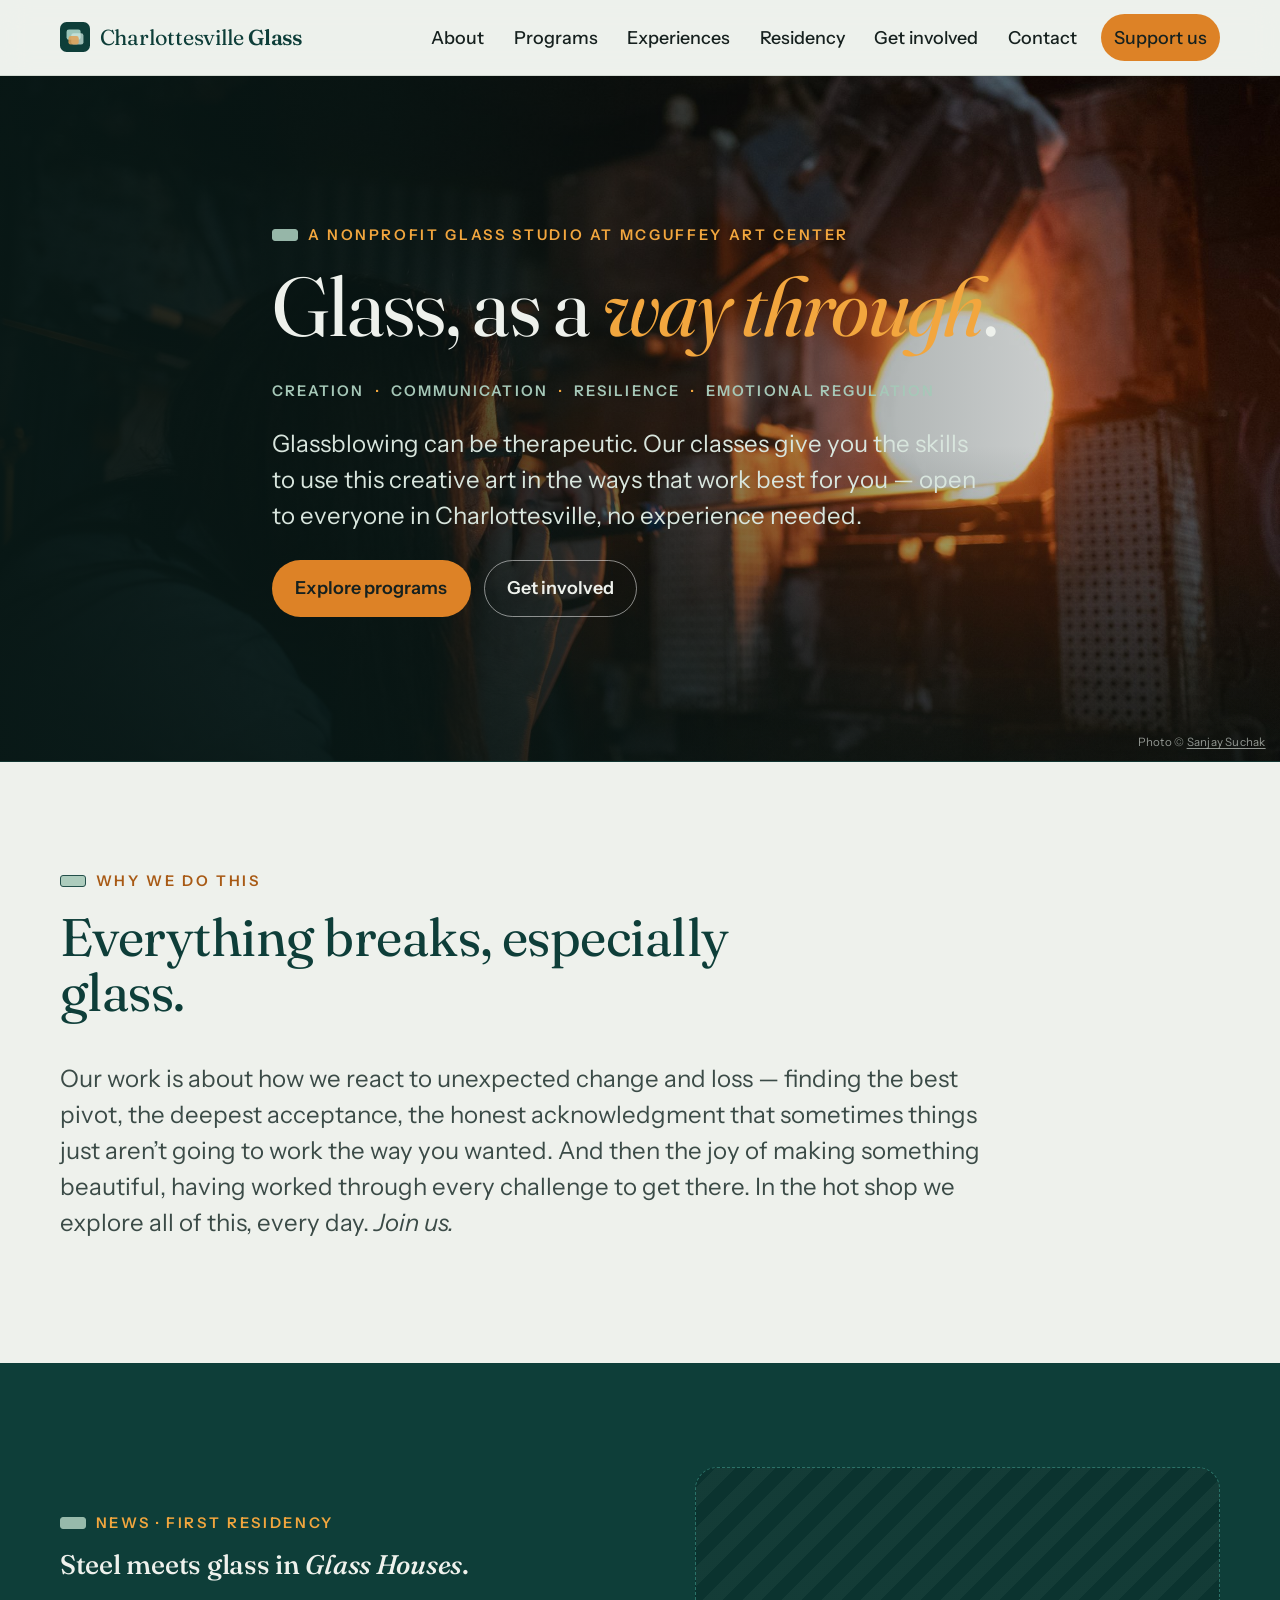
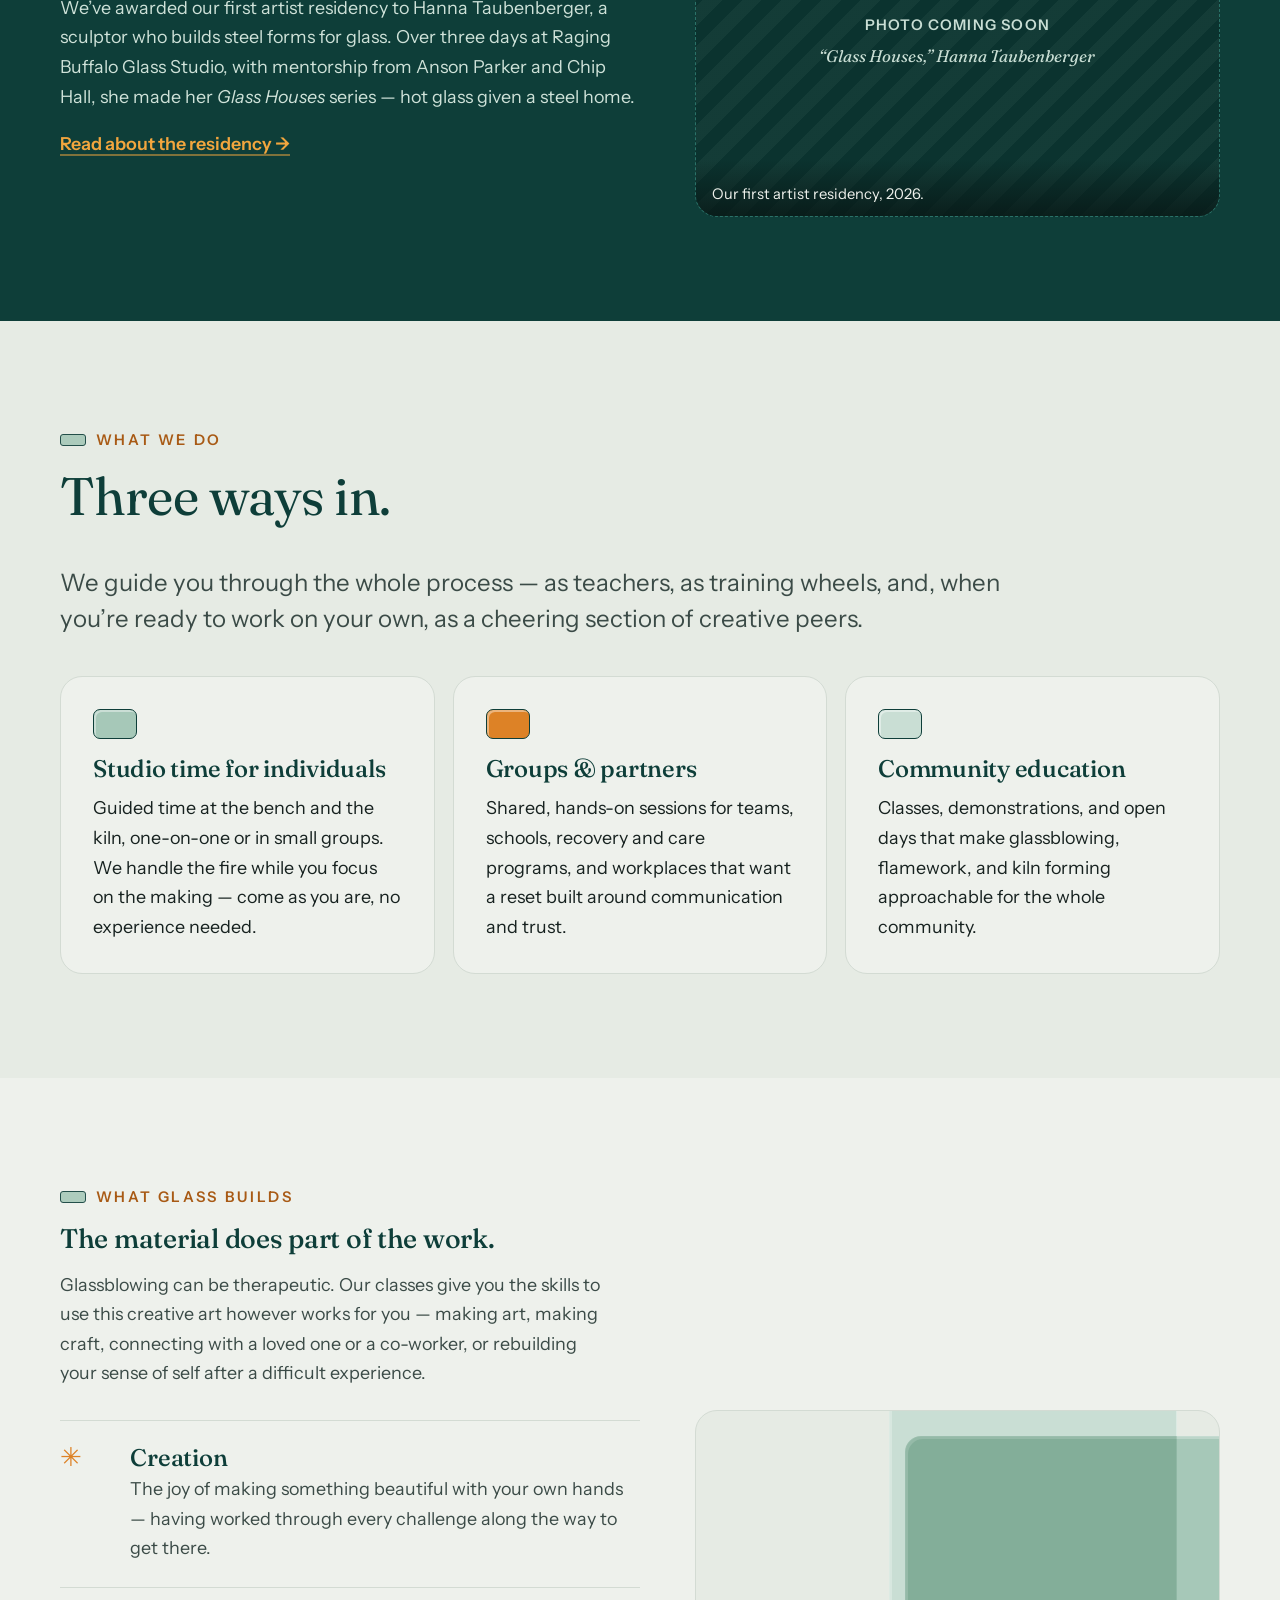
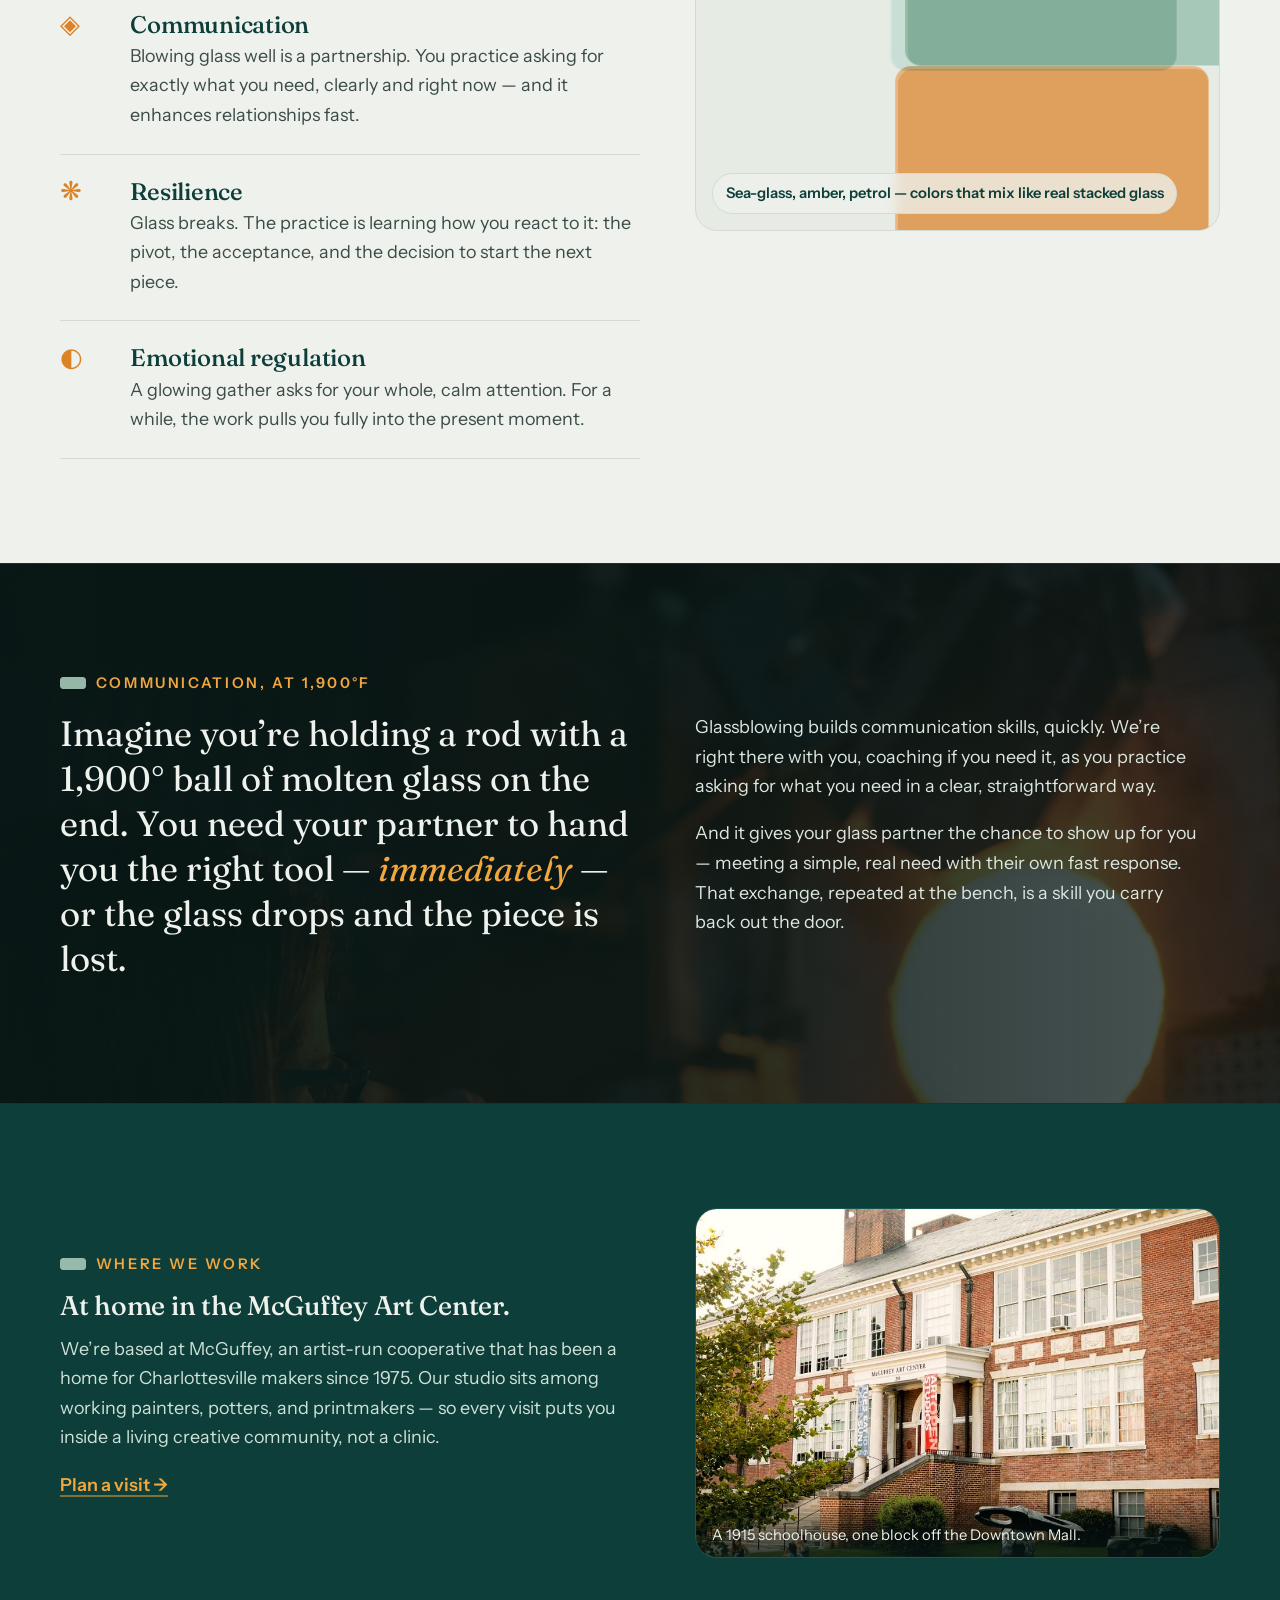
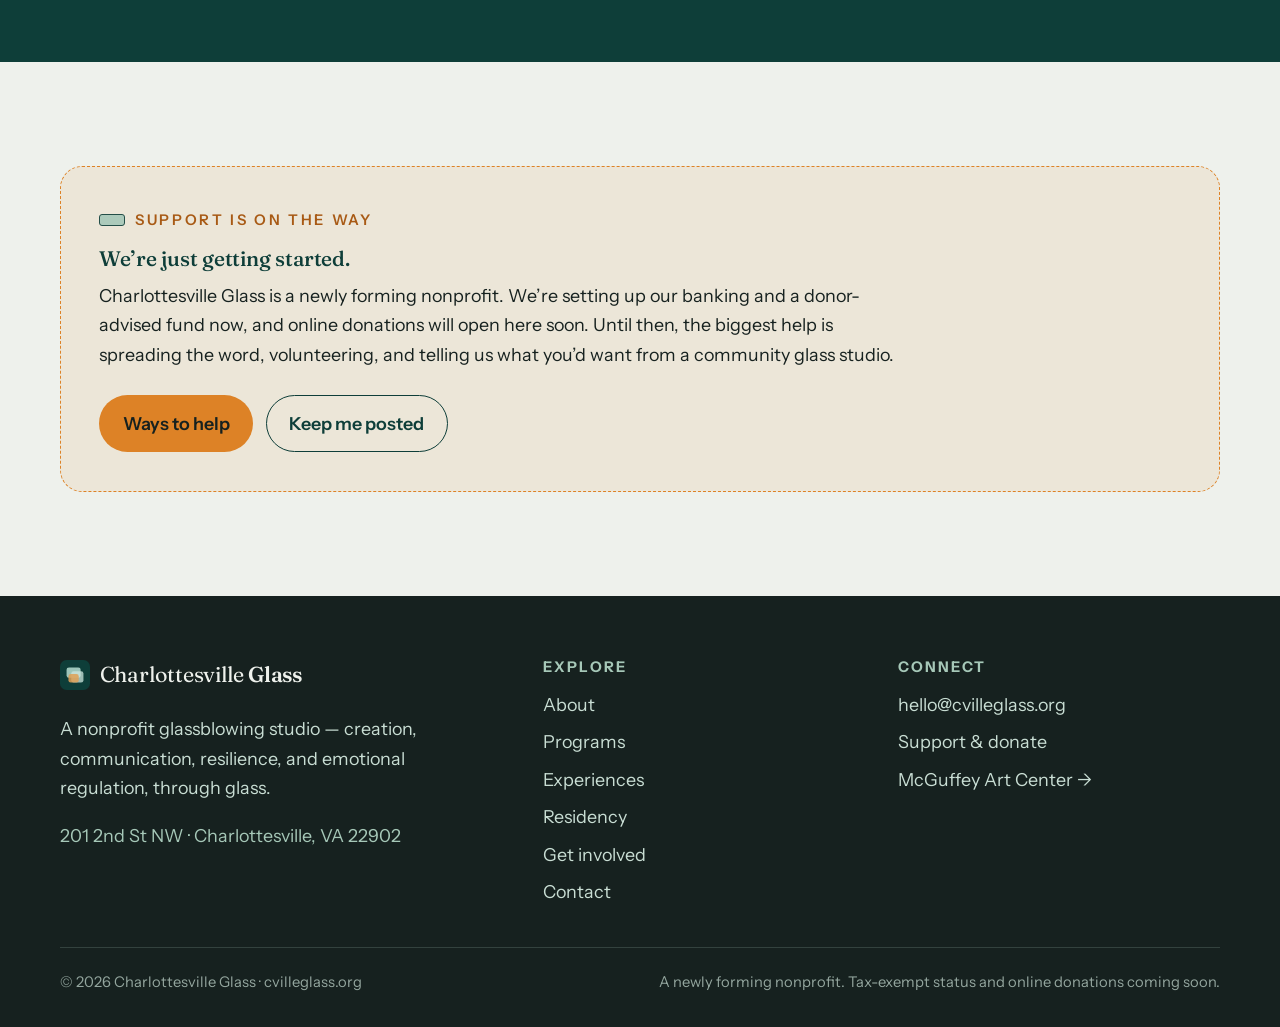
==== commit 027fb04f: "Announce the first artist residency: Hanna Taubenberger's "Glass Houses" Add a Residency page descri" ====
--- a/public/index.html
+++ b/public/index.html
@@ -43,6 +43,7 @@
         <li><a href="about.html">About</a></li>
         <li><a href="programs.html">Programs</a></li>
         <li><a href="experiences.html">Experiences</a></li>
+        <li><a href="residency.html">Residency</a></li>
         <li><a href="get-involved.html">Get involved</a></li>
         <li><a href="contact.html">Contact</a></li>
         <li class="nav-cta"><a class="btn btn--amber" href="get-involved.html#support">Support us</a></li>
@@ -80,6 +81,28 @@
           <h2>Everything breaks, especially glass.</h2>
         </div>
         <p class="lead measure reveal">Our work is about how we react to unexpected change and loss — finding the best pivot, the deepest acceptance, the honest acknowledgment that sometimes things just aren’t going to work the way you wanted. And then the joy of making something beautiful, having worked through every challenge to get there. In the hot shop we explore all of this, every day. <em>Join us.</em></p>
+      </div>
+    </section>
+
+    <!-- NEWS: FIRST RESIDENCY -->
+    <section class="band band--petrol" id="residency">
+      <div class="wrap split flip">
+        <figure class="photo-figure photo-figure--mcg photo-slot reveal">
+          <!--
+            PHOTO SLOT · a piece from "Glass Houses" (landscape, about 1200×800).
+            To add it: remove the "photo-slot" class from this <figure>, delete the
+            <span class="photo-slot__label">, and add
+            <img src="assets/residency/glass-houses-1.jpg" width="1200" height="800" alt="…" loading="lazy" decoding="async" />
+          -->
+          <span class="photo-slot__label">Photo coming soon<small>“Glass Houses,” Hanna Taubenberger</small></span>
+          <figcaption>Our first artist residency, 2026.</figcaption>
+        </figure>
+        <div class="reveal">
+          <p class="eyebrow">News · First residency</p>
+          <h2>Steel meets glass in <em>Glass Houses</em>.</h2>
+          <p>We’ve awarded our first artist residency to Hanna Taubenberger, a sculptor who builds steel forms for glass. Over three days at Raging Buffalo Glass Studio, with mentorship from Anson Parker and Chip Hall, she made her <em>Glass Houses</em> series — hot glass given a steel home.</p>
+          <p><a class="tlink" href="residency.html">Read about the residency &rarr;</a></p>
+        </div>
       </div>
     </section>
 
@@ -231,6 +254,7 @@
           <li><a href="about.html">About</a></li>
           <li><a href="programs.html">Programs</a></li>
           <li><a href="experiences.html">Experiences</a></li>
+          <li><a href="residency.html">Residency</a></li>
           <li><a href="get-involved.html">Get involved</a></li>
           <li><a href="contact.html">Contact</a></li>
         </ul>
--- a/public/assets/styles.css
+++ b/public/assets/styles.css
@@ -169,7 +169,7 @@
   display: flex; align-items: center; gap: 0.35rem; list-style: none; margin: 0; padding: 0;
 }
 .nav-links a {
-  text-decoration: none; color: var(--ink); font-weight: 500;
+  text-decoration: none; color: var(--ink); font-weight: 500; white-space: nowrap;
   padding: 0.5rem 0.75rem; border-radius: 999px;
   font-size: var(--step-0);
   transition: background 0.15s ease, color 0.15s ease;
@@ -177,6 +177,7 @@
 .nav-links a:hover { background: var(--paper-2); color: var(--petrol); }
 .nav-links a[aria-current="page"] { color: var(--petrol); background: var(--seaglass-2); }
 .nav-cta { margin-left: 0.4rem; }
+.nav-cta .btn { white-space: nowrap; }
 
 .nav-toggle {
   display: none; background: transparent; border: 1.5px solid var(--petrol);
@@ -185,7 +186,7 @@
 }
 .nav-toggle svg { width: 20px; height: 20px; }
 
-@media (max-width: 860px) {
+@media (max-width: 980px) {
   .nav-toggle { display: inline-flex; }
   .nav-links {
     position: absolute; inset: 100% 0 auto 0;
@@ -590,3 +591,38 @@
 .exp-list { margin: 0.4rem 0 0; padding-left: 1.1rem; color: var(--ink-soft); }
 .exp-list li { margin: 0.25rem 0; }
 .exp-card .btn-row { margin-top: auto; padding-top: 1.2rem; }
+
+/* ---------- residency: photo slots, gallery, facts ---------- */
+/* A .photo-slot is a reserved space for a photo that isn't on the site yet.
+   To use a real photo: drop the photo-slot class, delete the .photo-slot__label,
+   and add an <img> inside the figure (see residency.html for the pattern). */
+.photo-slot {
+  display: grid; place-items: center;
+  border: 1.5px dashed var(--seaglass);
+  background: var(--paper-2) repeating-linear-gradient(135deg, transparent 0 14px, rgba(14,62,57,0.045) 14px 28px);
+}
+.photo-slot__label {
+  text-align: center; padding: 1rem;
+  font-size: var(--step--1); font-weight: 600; letter-spacing: 0.08em; text-transform: uppercase;
+  color: var(--ink-soft);
+}
+.photo-slot__label small {
+  display: block; margin-top: 0.35rem;
+  font-family: var(--display); font-style: italic; font-size: 1.05rem;
+  font-weight: 400; letter-spacing: 0; text-transform: none;
+}
+.band--petrol .photo-slot {
+  border-color: #2a7268;
+  background: #0b332f repeating-linear-gradient(135deg, transparent 0 14px, rgba(166,200,184,0.06) 14px 28px);
+}
+.band--petrol .photo-slot__label { color: var(--seaglass-2); }
+
+.gallery { display: grid; gap: 1rem; grid-template-columns: repeat(auto-fit, minmax(min(100%, 16rem), 1fr)); }
+.gallery .photo-figure { aspect-ratio: 4 / 3; }
+.gallery .photo-figure--span { grid-column: 1 / -1; aspect-ratio: 16 / 7; }
+@media (max-width: 620px) { .gallery .photo-figure--span { aspect-ratio: 4 / 3; } }
+
+.facts { display: grid; gap: 1rem; grid-template-columns: repeat(auto-fit, minmax(min(100%, 11rem), 1fr)); margin: 1.4rem 0 0; padding: 0; list-style: none; }
+.facts li { border-top: 2px solid var(--seaglass); padding-top: 0.8rem; }
+.facts b { display: block; font-family: var(--display); font-size: var(--step-1); font-weight: 500; color: var(--petrol); }
+.facts span { font-size: var(--step--1); color: var(--ink-soft); }
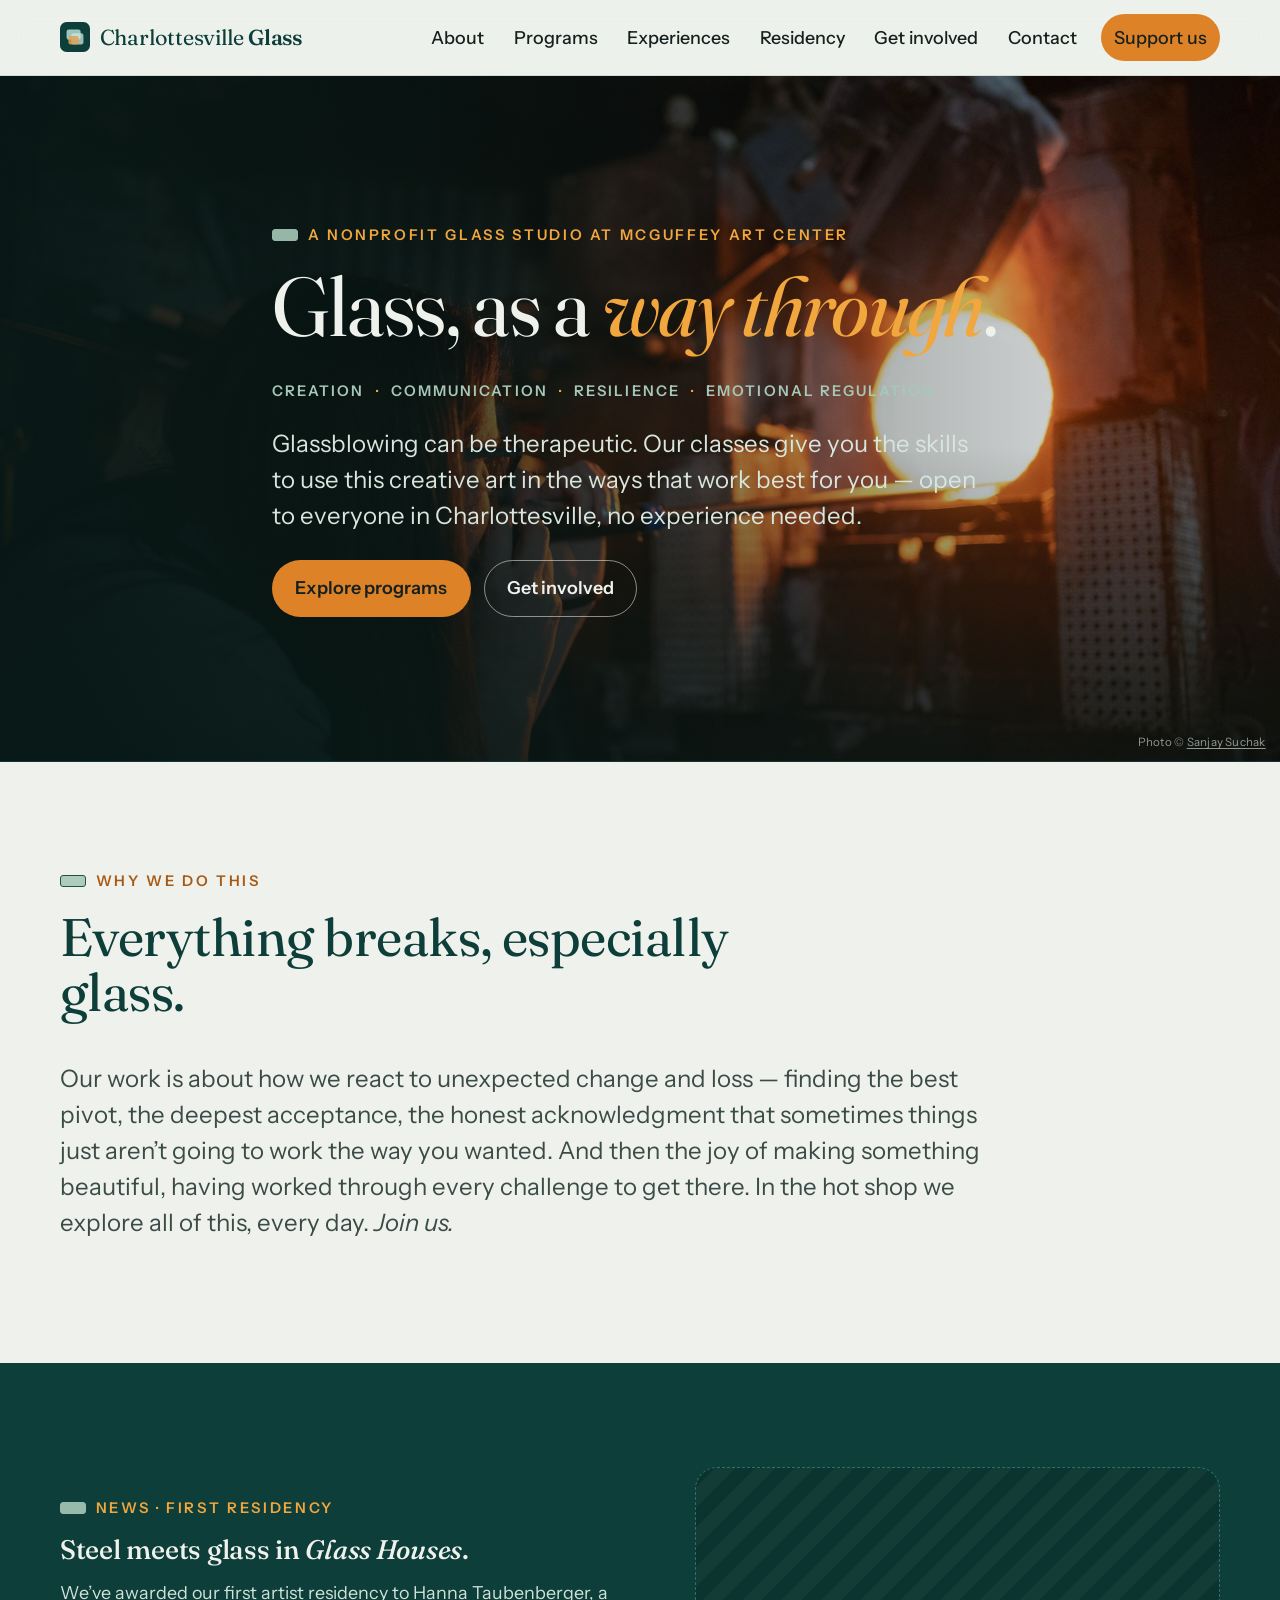
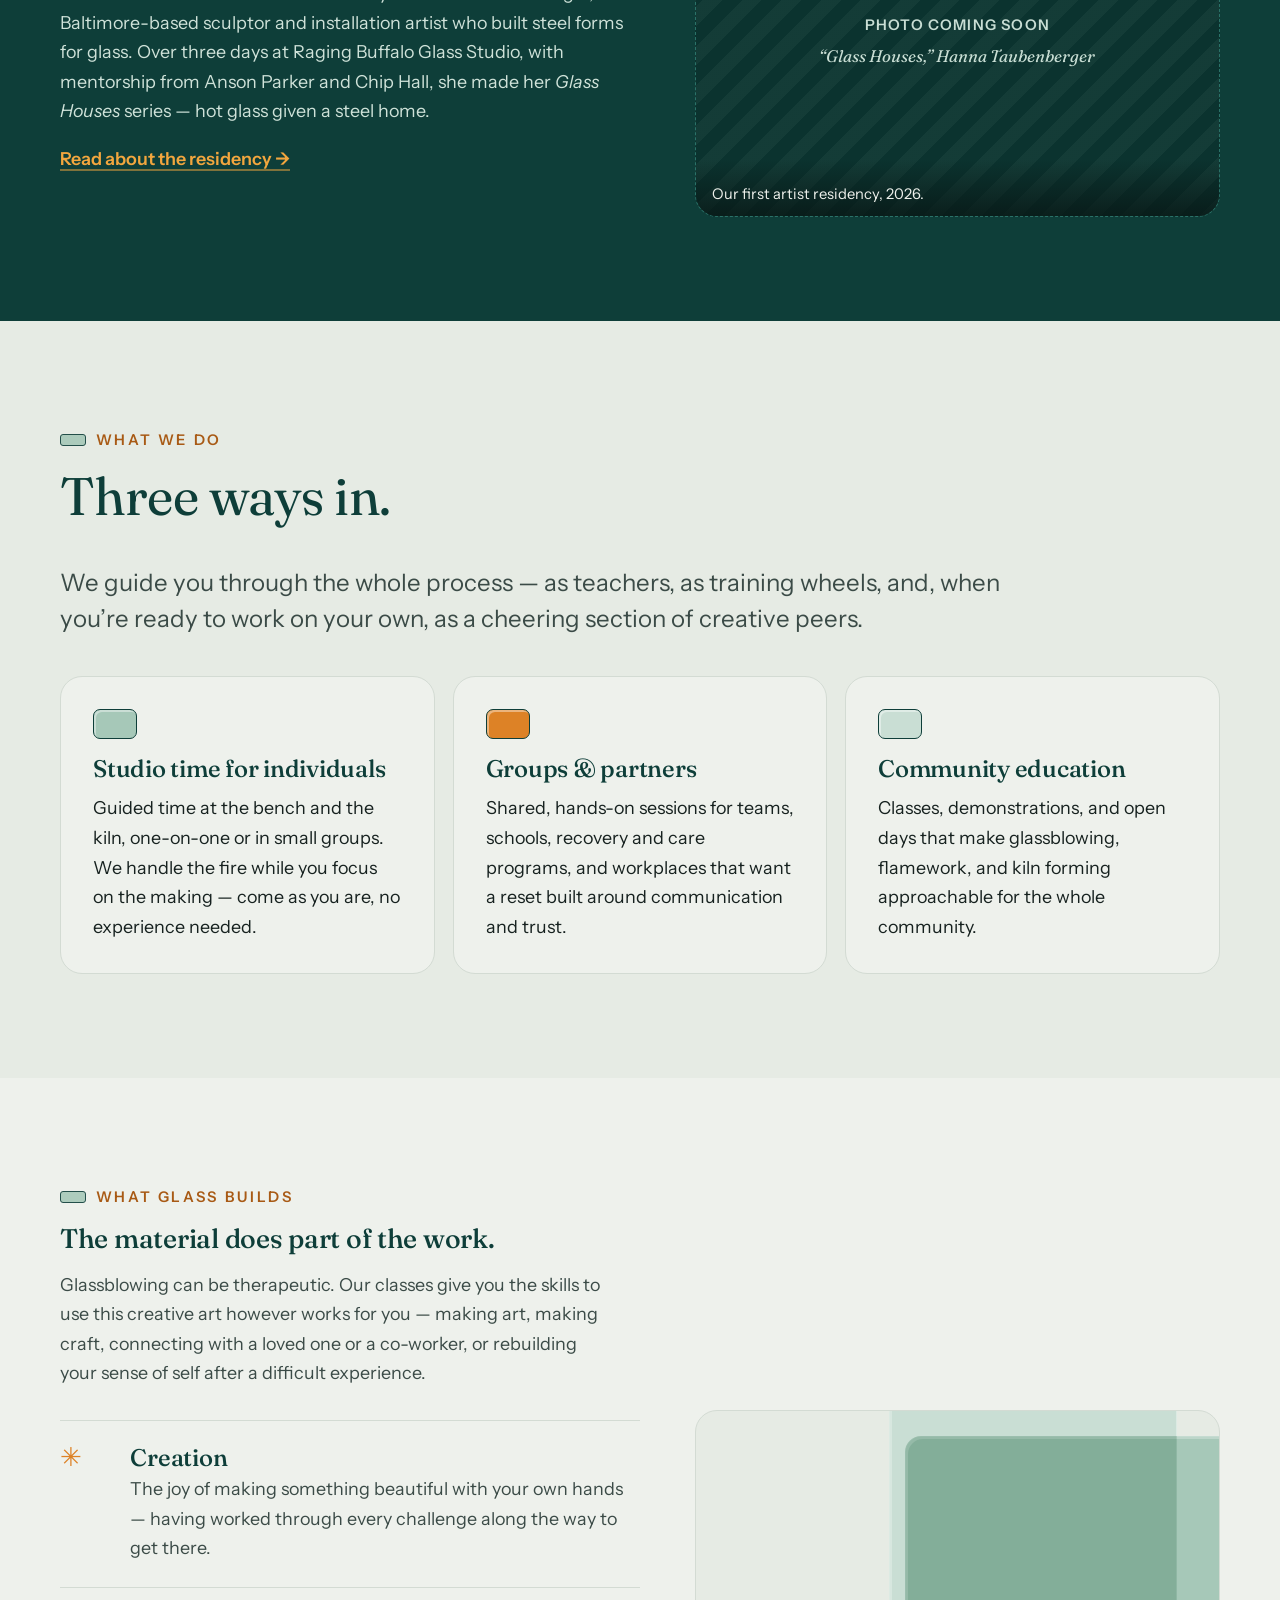
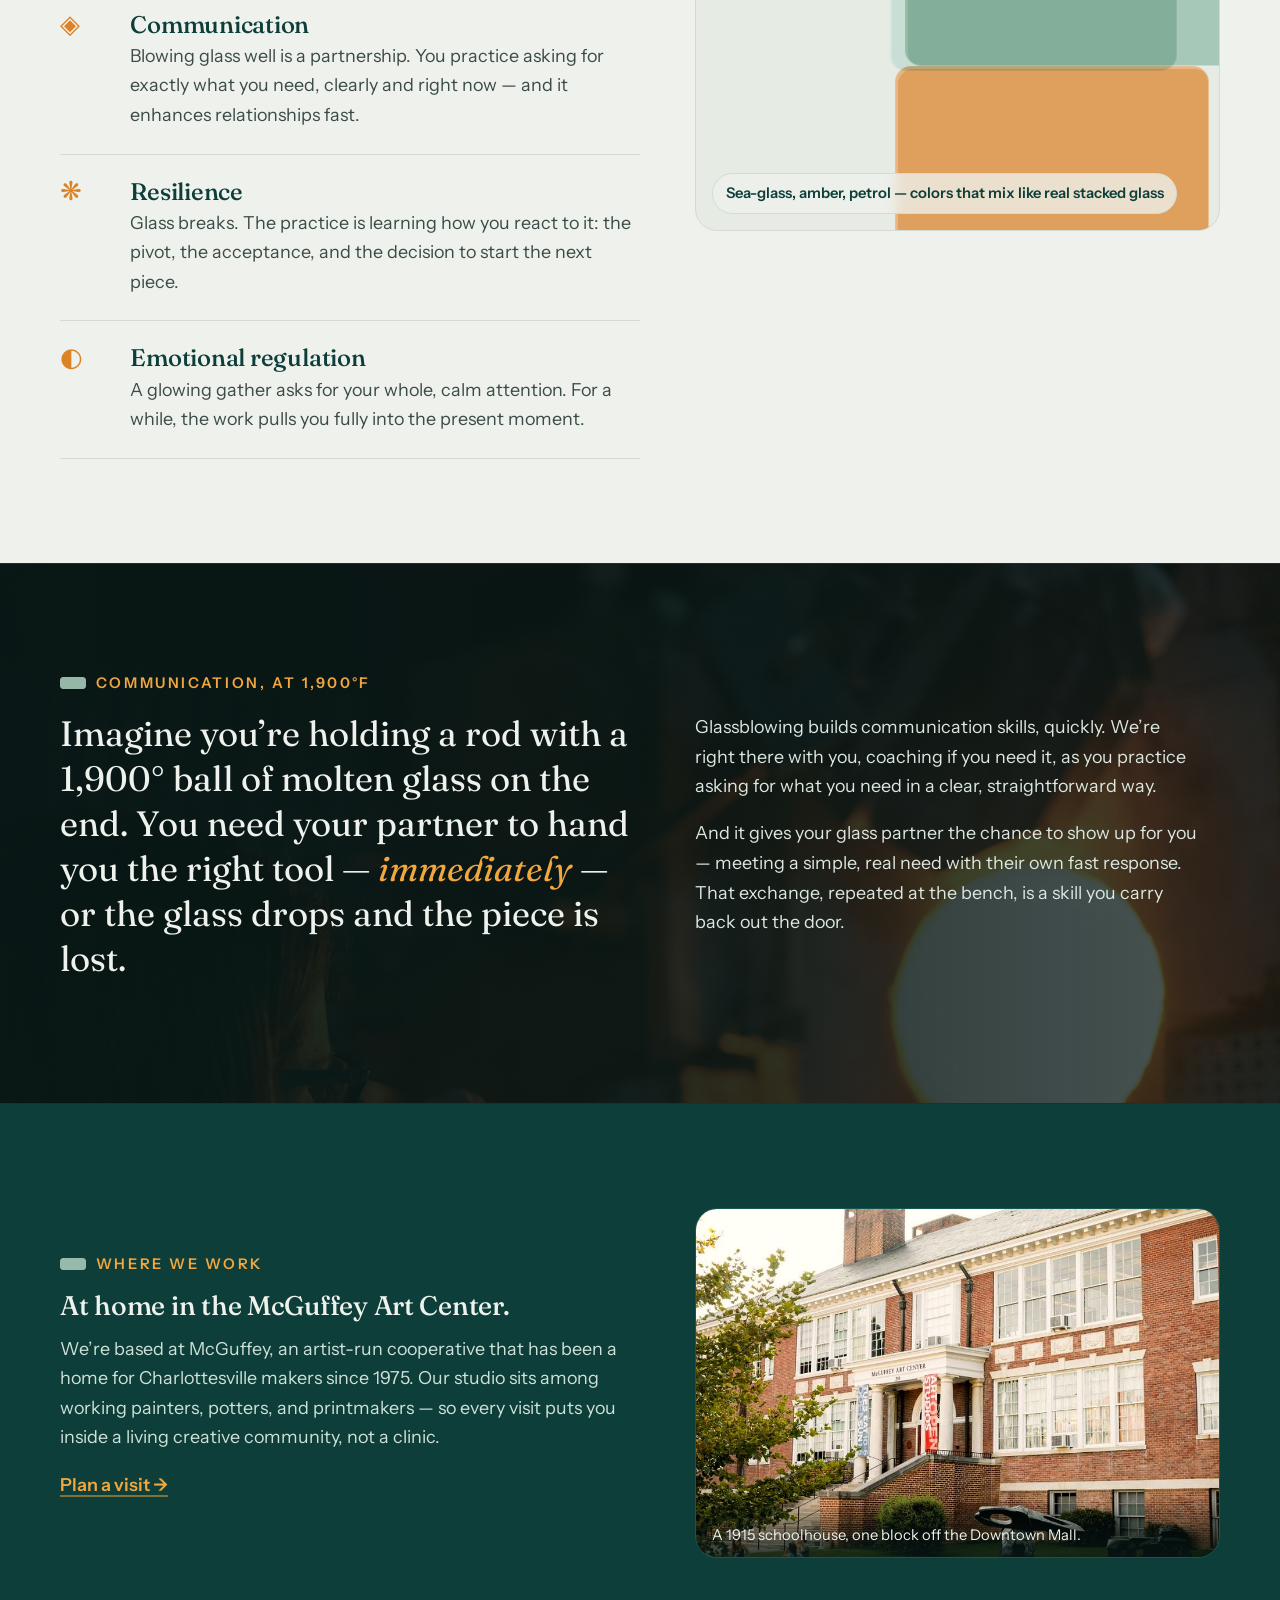
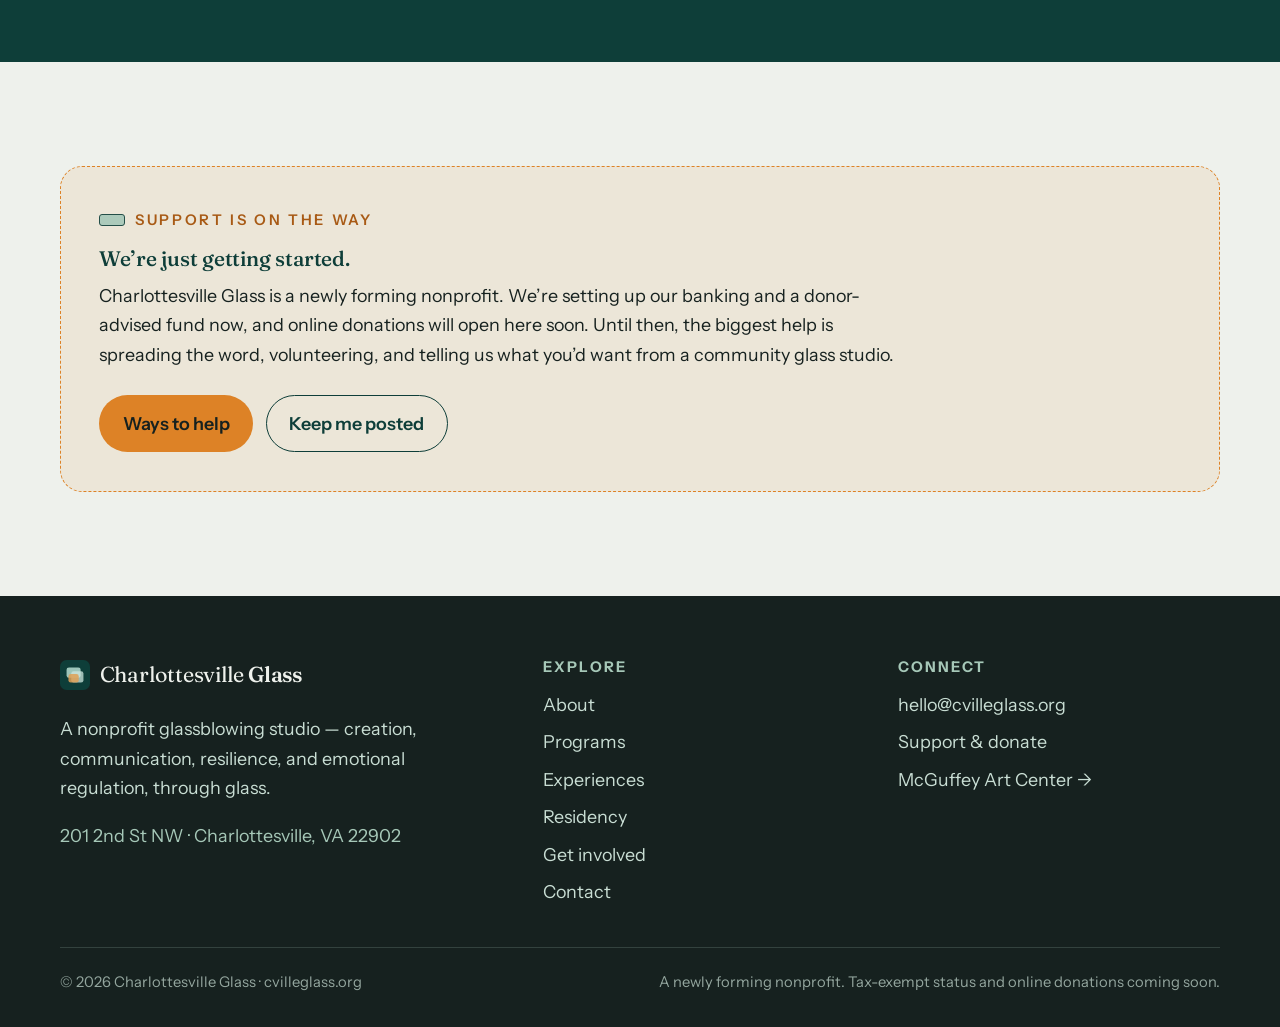
==== commit 442bd55f: "Residency page: add Hanna Taubenberger's bio and headshot Replace the placeholder artist text with h" ====
--- a/public/index.html
+++ b/public/index.html
@@ -100,7 +100,7 @@
         <div class="reveal">
           <p class="eyebrow">News · First residency</p>
           <h2>Steel meets glass in <em>Glass Houses</em>.</h2>
-          <p>We’ve awarded our first artist residency to Hanna Taubenberger, a sculptor who builds steel forms for glass. Over three days at Raging Buffalo Glass Studio, with mentorship from Anson Parker and Chip Hall, she made her <em>Glass Houses</em> series — hot glass given a steel home.</p>
+          <p>We’ve awarded our first artist residency to Hanna Taubenberger, a Baltimore-based sculptor and installation artist who built steel forms for glass. Over three days at Raging Buffalo Glass Studio, with mentorship from Anson Parker and Chip Hall, she made her <em>Glass Houses</em> series — hot glass given a steel home.</p>
           <p><a class="tlink" href="residency.html">Read about the residency &rarr;</a></p>
         </div>
       </div>
--- a/public/assets/styles.css
+++ b/public/assets/styles.css
@@ -626,3 +626,13 @@
 .facts li { border-top: 2px solid var(--seaglass); padding-top: 0.8rem; }
 .facts b { display: block; font-family: var(--display); font-size: var(--step-1); font-weight: 500; color: var(--petrol); }
 .facts span { font-size: var(--step--1); color: var(--ink-soft); }
+.photo-figure--portrait { aspect-ratio: 4 / 5; }
+.photo-figure--portrait img { object-position: center 28%; }
+
+/* six nav links + the CTA need ~1120px at full size; tighten them on laptops */
+@media (min-width: 981px) and (max-width: 1140px) {
+  .nav-links { gap: 0.1rem; }
+  .nav-links a { padding: 0.45rem 0.5rem; font-size: var(--step--1); }
+  .nav-cta { margin-left: 0.2rem; }
+  .nav-cta .btn { padding-inline: 0.9rem; }
+}
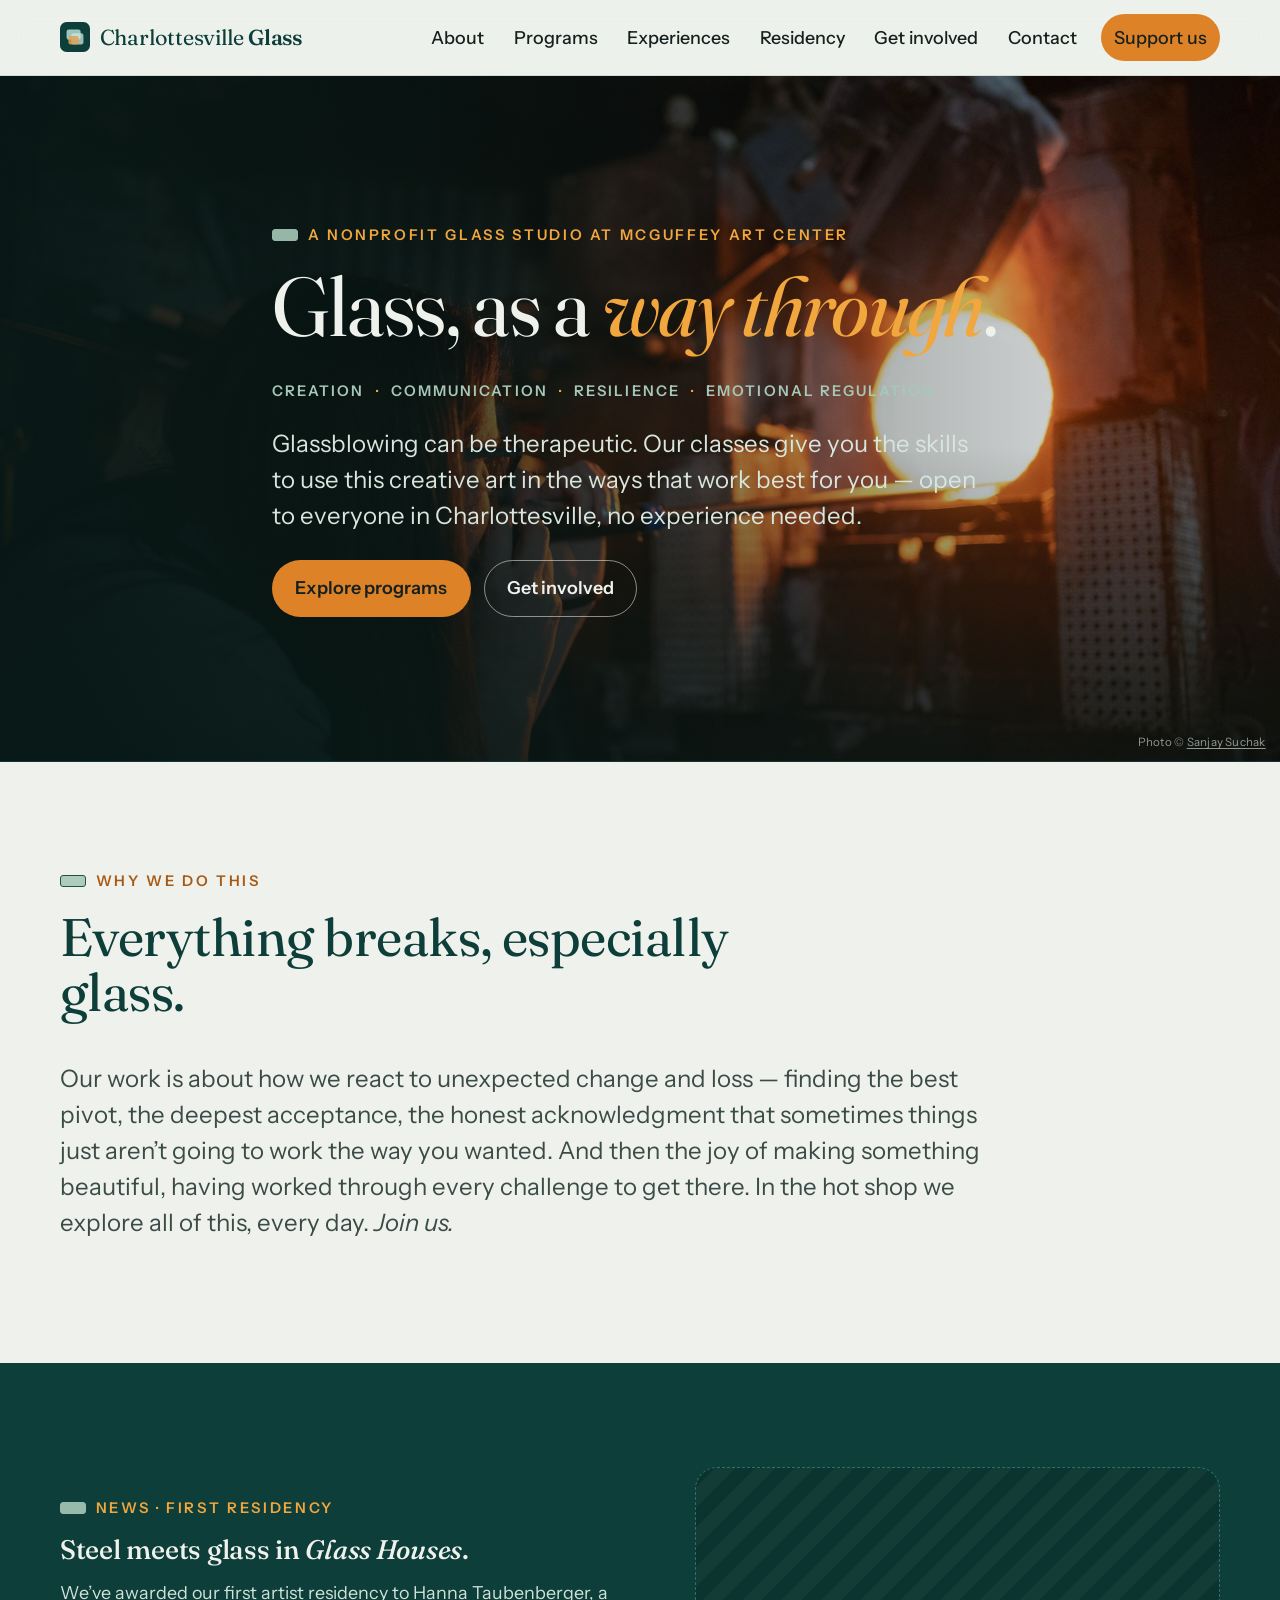
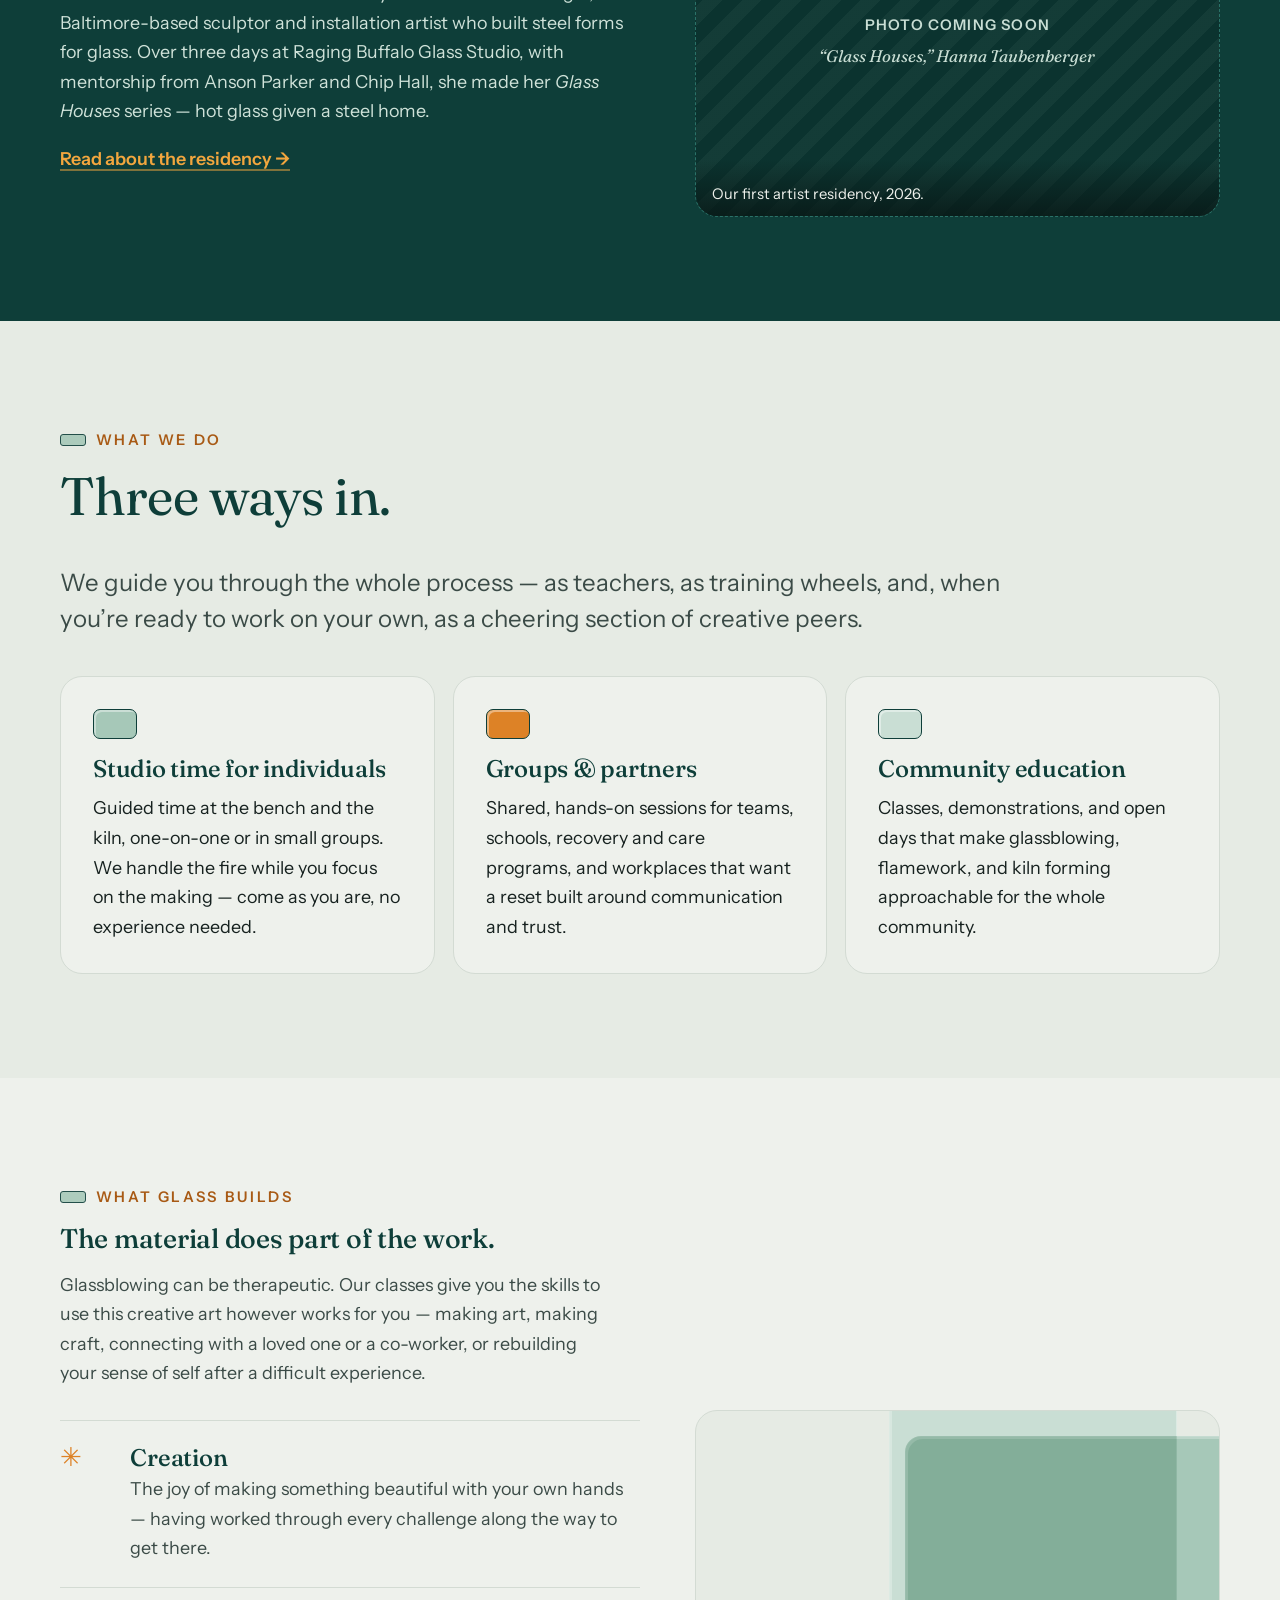
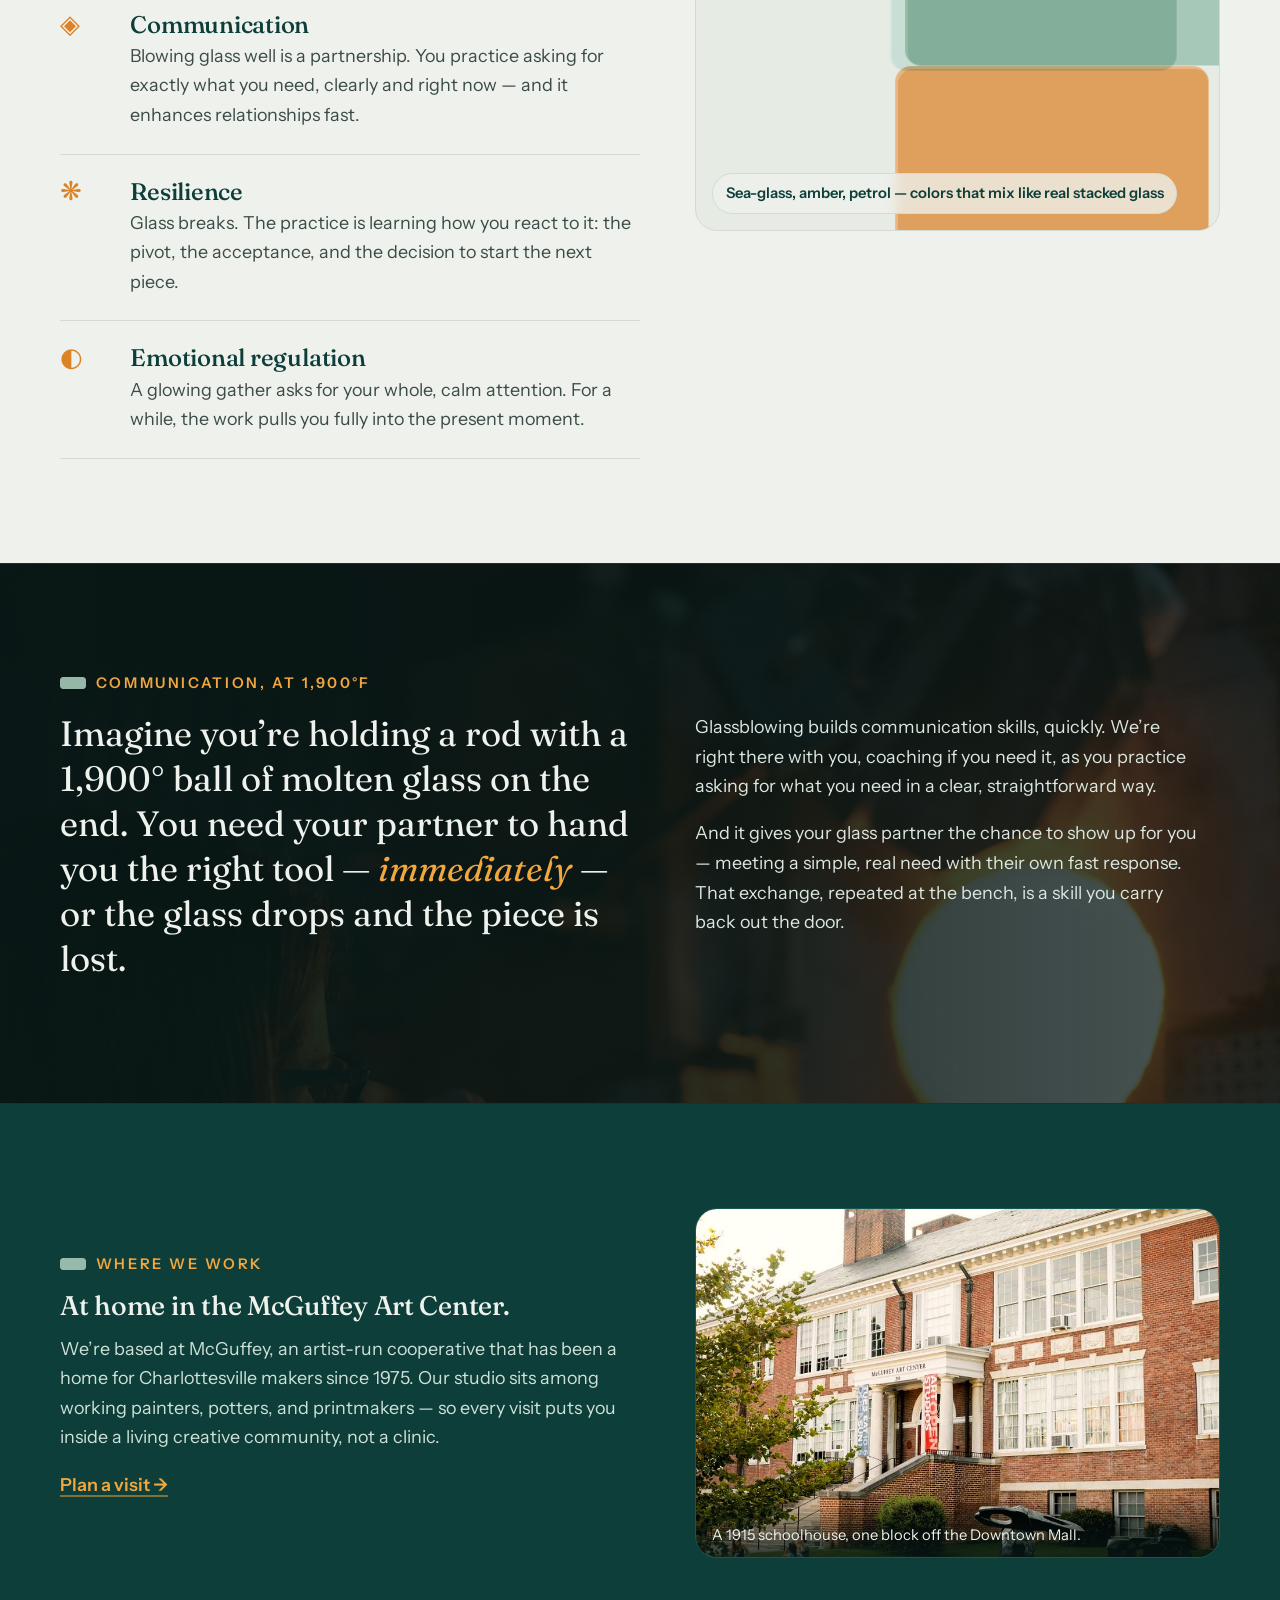
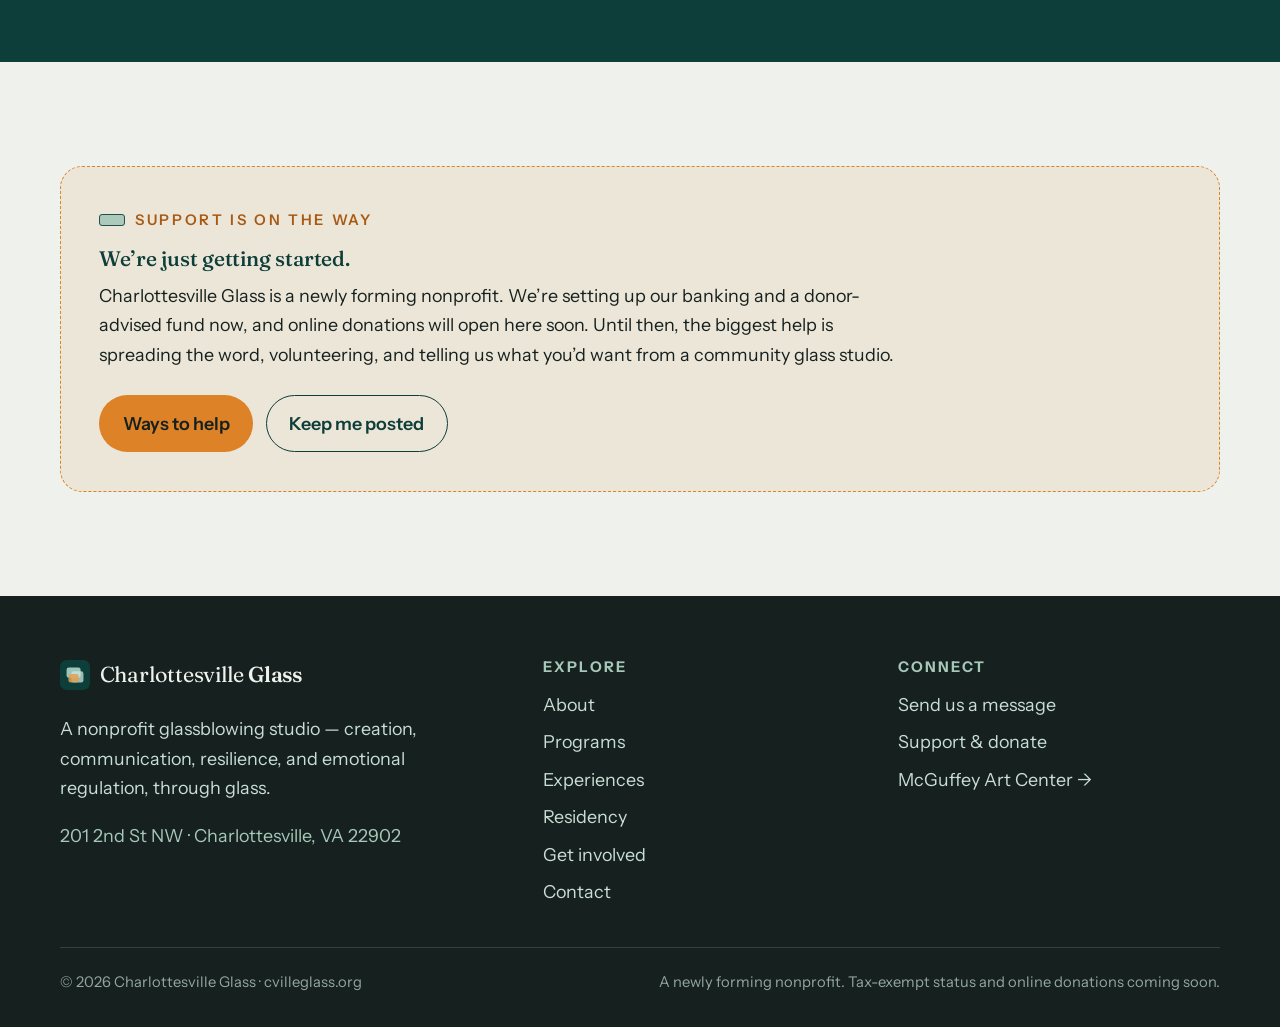
==== commit ef5cc4b5: "Contact form replaces the hello@cvilleglass.org address - New /contact.php with a form (name, email," ====
--- a/public/index.html
+++ b/public/index.html
@@ -45,7 +45,7 @@
         <li><a href="experiences.html">Experiences</a></li>
         <li><a href="residency.html">Residency</a></li>
         <li><a href="get-involved.html">Get involved</a></li>
-        <li><a href="contact.html">Contact</a></li>
+        <li><a href="contact.php">Contact</a></li>
         <li class="nav-cta"><a class="btn btn--amber" href="get-involved.html#support">Support us</a></li>
       </ul>
     </nav>
@@ -209,7 +209,7 @@
           <p class="eyebrow">Where we work</p>
           <h2>At home in the McGuffey Art Center.</h2>
           <p>We’re based at McGuffey, an artist-run cooperative that has been a home for Charlottesville makers since 1975. Our studio sits among working painters, potters, and printmakers — so every visit puts you inside a living creative community, not a clinic.</p>
-          <p><a class="tlink" href="contact.html">Plan a visit &rarr;</a></p>
+          <p><a class="tlink" href="contact.php">Plan a visit &rarr;</a></p>
         </div>
       </div>
     </section>
@@ -223,7 +223,7 @@
           <p>Charlottesville Glass is a newly forming nonprofit. We’re setting up our banking and a donor-advised fund now, and online donations will open here soon. Until then, the biggest help is spreading the word, volunteering, and telling us what you’d want from a community glass studio.</p>
           <div class="btn-row">
             <a class="btn btn--amber" href="get-involved.html">Ways to help</a>
-            <a class="btn btn--ghost" href="mailto:hello@cvilleglass.org?subject=Keep%20me%20posted%20on%20Charlottesville%20Glass">Keep me posted</a>
+            <a class="btn btn--ghost" href="contact.php?subject=Keep%20me%20posted%20on%20Charlottesville%20Glass">Keep me posted</a>
           </div>
         </div>
       </div>
@@ -256,13 +256,13 @@
           <li><a href="experiences.html">Experiences</a></li>
           <li><a href="residency.html">Residency</a></li>
           <li><a href="get-involved.html">Get involved</a></li>
-          <li><a href="contact.html">Contact</a></li>
+          <li><a href="contact.php">Contact</a></li>
         </ul>
       </div>
       <div>
         <h4>Connect</h4>
         <ul class="footer-links">
-          <li><a href="mailto:hello@cvilleglass.org">hello@cvilleglass.org</a></li>
+          <li><a href="contact.php">Send us a message</a></li>
           <li><a href="get-involved.html#support">Support &amp; donate</a></li>
           <li><a href="https://www.mcguffeyartcenter.com" target="_blank" rel="noopener">McGuffey Art Center &rarr;</a></li>
         </ul>
